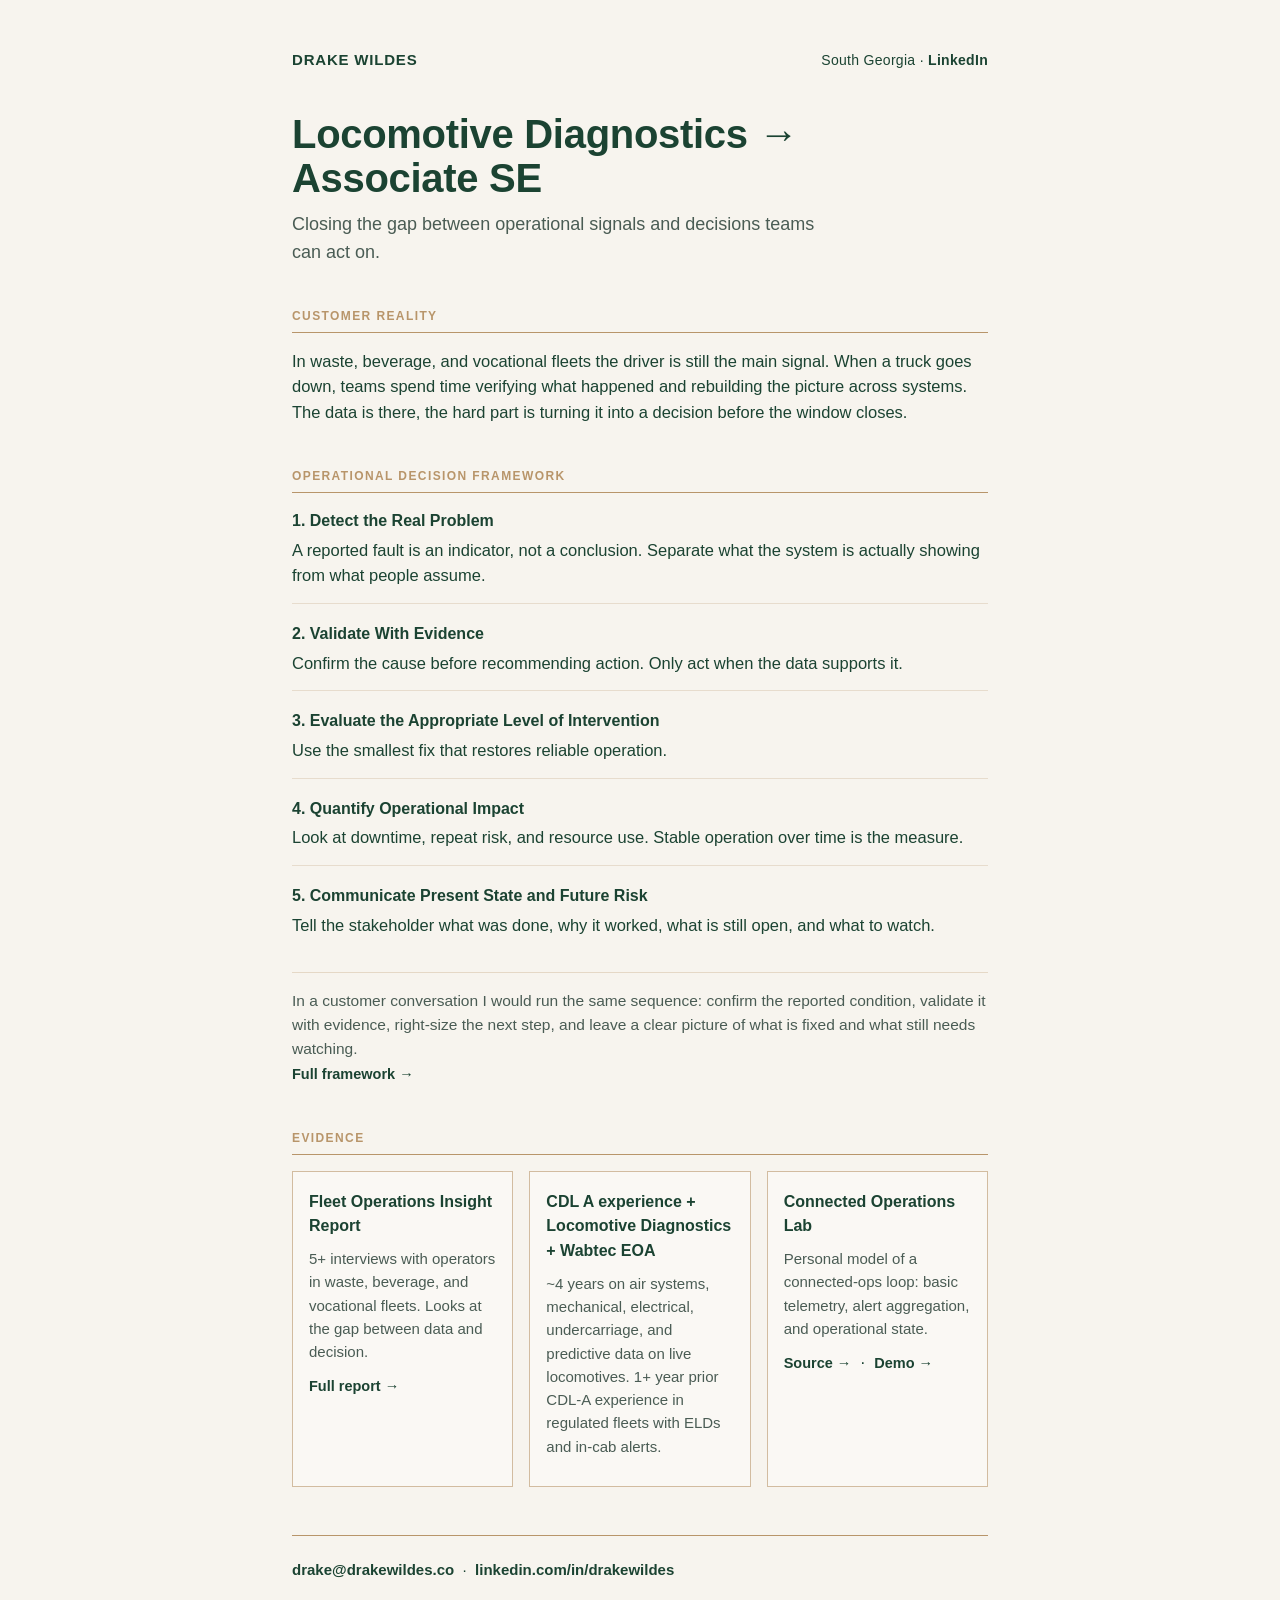
==== index.html @ f4029e39 "Update links to open in new tab and fix card layout Added script to open all links in a new tab and " ====
<!DOCTYPE html>
<html lang="en">
<head>
<meta charset="UTF-8">
<meta name="viewport" content="width=device-width, initial-scale=1">
<title>Drake Wildes – Locomotive Diagnostics → Associate SE</title>
<link rel="stylesheet" href="styles.css">
</head>
<body>
<div class="wrap">
  <header>
    <div class="name">DRAKE WILDES</div>
    <div>South Georgia · <a href="https://linkedin.com/in/drakewildes">LinkedIn</a></div>
  </header>

  <h1>Locomotive Diagnostics → Associate SE</h1>
  <p class="sub">Closing the gap between operational signals and decisions teams can act on.</p>

  <section>
    <h2>Customer Reality</h2>
    <p>In waste, beverage, and vocational fleets the driver is still the main signal. When a truck goes down, teams spend time verifying what happened and rebuilding the picture across systems. The data is there, the hard part is turning it into a decision before the window closes.</p>
  </section>

  <section>
    <h2>Operational Decision Framework</h2>
    <div class="step">
      <strong>1. Detect the Real Problem</strong>
      A reported fault is an indicator, not a conclusion. Separate what the system is actually showing from what people assume.
    </div>
    <div class="step">
      <strong>2. Validate With Evidence</strong>
      Confirm the cause before recommending action. Only act when the data supports it.
    </div>
    <div class="step">
      <strong>3. Evaluate the Appropriate Level of Intervention</strong>
      Use the smallest fix that restores reliable operation.
    </div>
    <div class="step">
      <strong>4. Quantify Operational Impact</strong>
      Look at downtime, repeat risk, and resource use. Stable operation over time is the measure.
    </div>
    <div class="step">
      <strong>5. Communicate Present State and Future Risk</strong>
      Tell the stakeholder what was done, why it worked, what is still open, and what to watch.
    </div>
    <p class="map">In a customer conversation I would run the same sequence: confirm the reported condition, validate it with evidence, right-size the next step, and leave a clear picture of what is fixed and what still needs watching.</p>
    <p><a href="Operational_Decision_Framework_Drake_Wildes.pdf">Full framework →</a></p>
  </section>

  <section>
    <h2>Evidence</h2>
    <div class="cards">
      <div class="card">
        <h3>Fleet Operations Insight Report</h3>
        <p>5+ interviews with operators in waste, beverage, and vocational fleets. Looks at the gap between data and decision.</p>
        <a href="Fleet Operations Insight Report 2026 Updated.pdf">Full report →</a>
      </div>
      <div class="card">
        <h3>CDL A experience + Locomotive Diagnostics + Wabtec EOA</h3>
        <p>~4 years on air systems, mechanical, electrical, undercarriage, and predictive data on live locomotives. 1+ year prior CDL-A experience in regulated fleets with ELDs and in-cab alerts.</p>
      </div>
      <div class="card">
        <h3>Connected Operations Lab</h3>
        <p>Personal model of a connected-ops loop: basic telemetry, alert aggregation, and operational state.</p>
        <a href="https://github.com/sjr9d2cxnp-beep/connected-ops-lab">Source →</a>
        &nbsp;·&nbsp;
        <a href="lab.html">Demo →</a>
      </div>
    </div>
  </section>

  <footer>
    <a href="mailto:drake@drakewildes.co">drake@drakewildes.co</a>
    &nbsp;·&nbsp;
    <a href="https://linkedin.com/in/drakewildes">linkedin.com/in/drakewildes</a>
  </footer>
</div>

<script>
document.querySelectorAll('a').forEach(a => a.target = '_blank');
</script>
</body>
</html>
---- styles.css ----
:root {
  --green: #1B4332;
  --cream: #F7F4EE;
  --gold: #B8956A;
  --text: #1B4332;
  --muted: #4A5C54;
}
* { box-sizing: border-box; margin: 0; padding: 0; }
body {
  font-family: -apple-system, BlinkMacSystemFont, "Segoe UI", Roboto, Helvetica, Arial, sans-serif;
  background: var(--cream);
  color: var(--text);
  line-height: 1.55;
  font-size: 16.5px;
}
.wrap {
  max-width: 760px;
  margin: 0 auto;
  padding: 32px 22px 64px;
}
header {
  display: flex;
  justify-content: space-between;
  align-items: baseline;
  margin-bottom: 40px;
  font-size: 14px;
  letter-spacing: 0.3px;
}
.name {
  font-weight: 700;
  letter-spacing: 0.8px;
  font-size: 15px;
}
header a { color: var(--green); text-decoration: none; font-weight: 600; }
h1 {
  font-size: 32px;
  line-height: 1.12;
  font-weight: 700;
  letter-spacing: -0.3px;
  margin-bottom: 10px;
}
.sub {
  font-size: 18px;
  color: var(--muted);
  margin-bottom: 40px;
  max-width: 540px;
}
section { margin-bottom: 42px; }
h2 {
  font-size: 12px;
  letter-spacing: 1.4px;
  text-transform: uppercase;
  color: var(--gold);
  margin-bottom: 16px;
  padding-bottom: 6px;
  border-bottom: 1px solid var(--gold);
  font-weight: 600;
}
.step {
  margin-bottom: 18px;
  padding-bottom: 14px;
  border-bottom: 1px solid rgba(184, 149, 106, 0.25);
}
.step:last-of-type { border-bottom: none; }
.step strong {
  display: block;
  margin-bottom: 4px;
  font-size: 16px;
}
.map {
  margin-top: 20px;
  padding-top: 16px;
  border-top: 1px solid rgba(184, 149, 106, 0.3);
  color: var(--muted);
  font-size: 15.5px;
}
.cards { display: grid; gap: 16px; }
.card {
  border: 1px solid rgba(184, 149, 106, 0.6);
  padding: 18px 16px;
  background: rgba(255,255,255,0.35);
}
.card h3 {
  font-size: 16px;
  margin-bottom: 8px;
  font-weight: 650;
}
.card p { font-size: 15px; color: var(--muted); margin-bottom: 10px; }
.card a {
  color: var(--green);
  font-weight: 600;
  font-size: 14.5px;
  text-decoration: none;
}
.card a:hover { text-decoration: underline; }
.cdl {
  margin-top: 28px;
  font-size: 15px;
  color: var(--muted);
}
footer {
  margin-top: 48px;
  padding-top: 22px;
  border-top: 1px solid var(--gold);
  font-size: 15px;
}
footer a {
  color: var(--green);
  text-decoration: none;
  font-weight: 600;
}
@media (min-width: 700px) {
  h1 { font-size: 40px; }
  .cards { grid-template-columns: 1fr 1fr 1fr; }
  .wrap { padding: 48px 32px 80px; }
}
.map + p a {
  color: var(--green);
  font-weight: 600;
  font-size: 14.5px;
  text-decoration: none;
}
.map + p a:hover {
  text-decoration: underline;
}
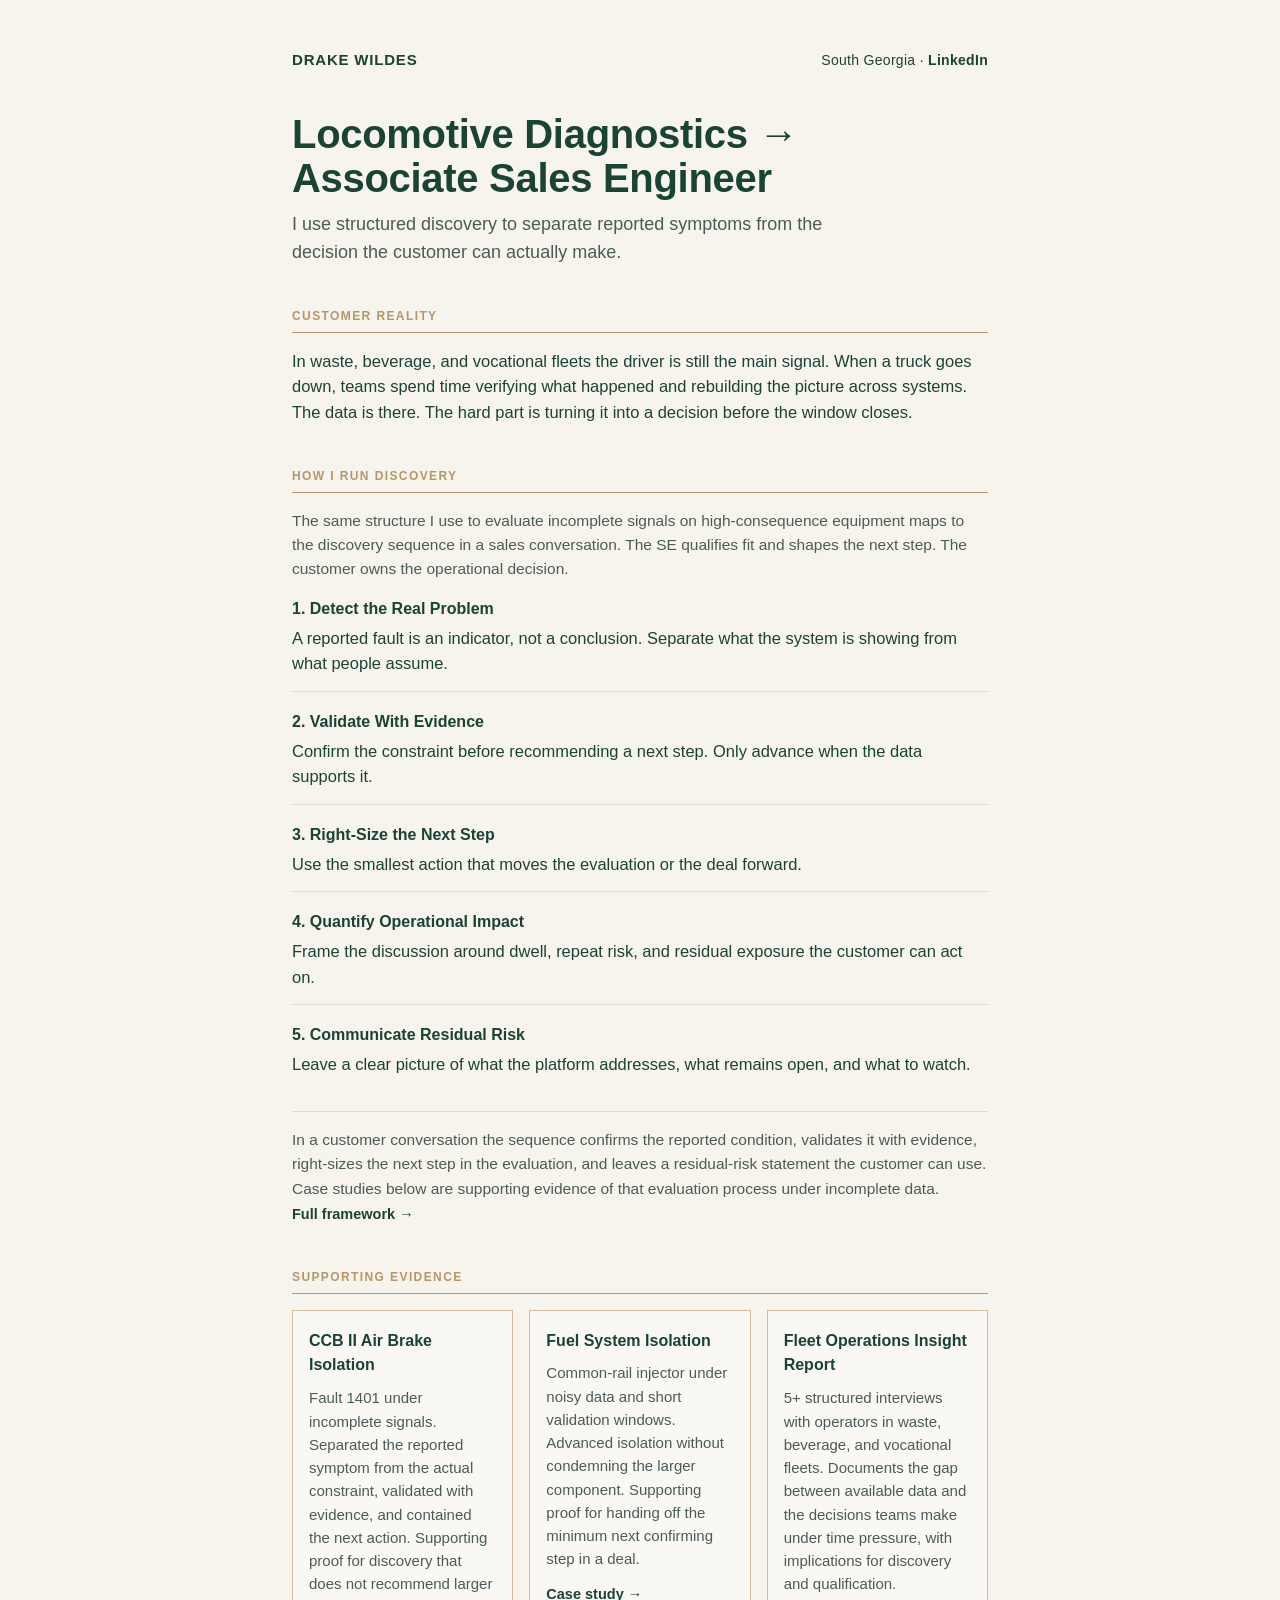
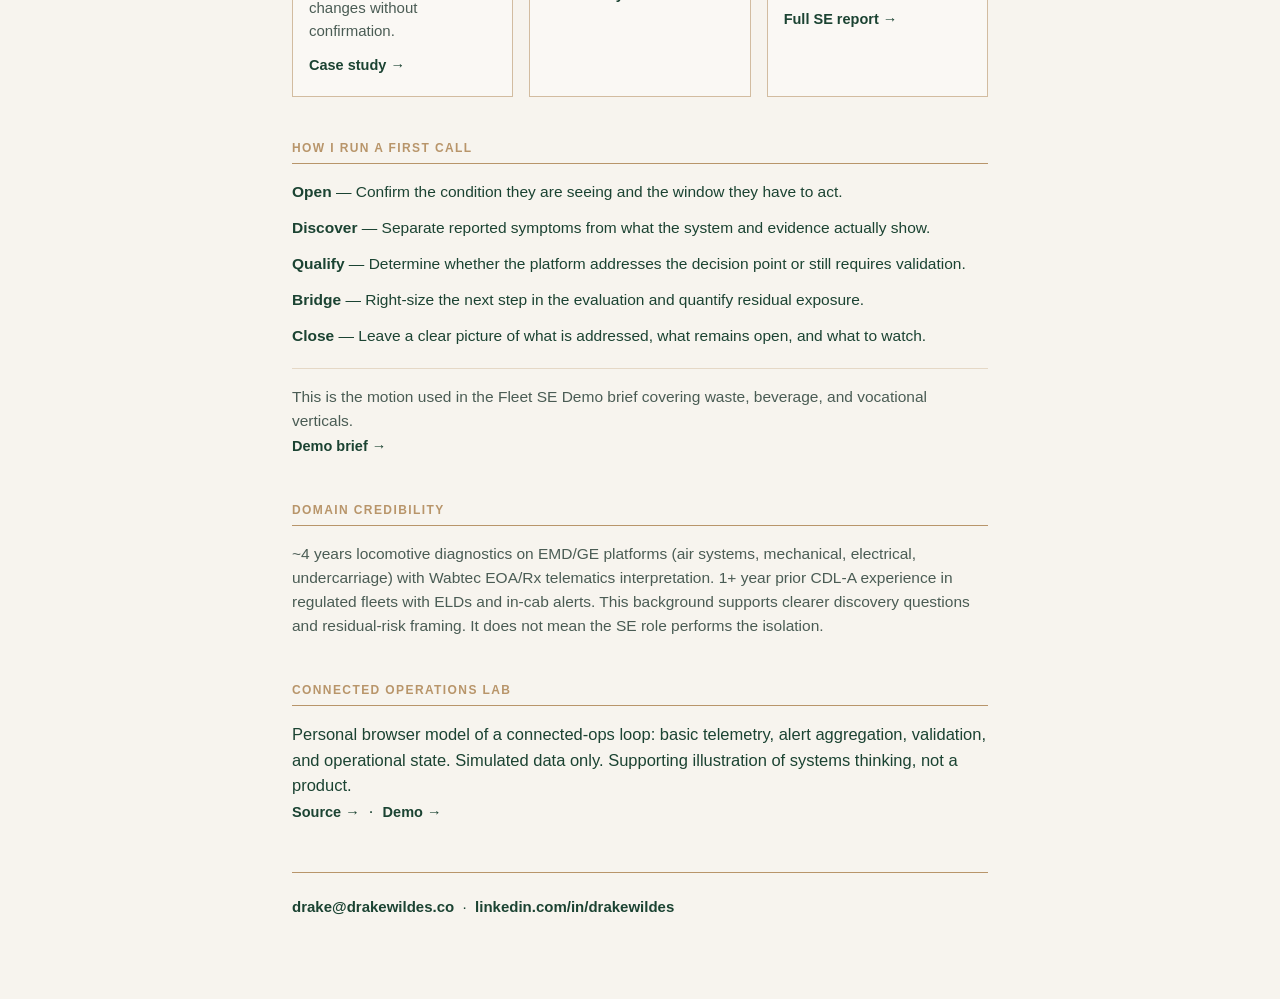
==== commit 3bd3fc4b: "Add files via upload" ====
--- a/index.html
+++ b/index.html
@@ -13,60 +13,84 @@
     <div>South Georgia · <a href="https://linkedin.com/in/drakewildes">LinkedIn</a></div>
   </header>
 
-  <h1>Locomotive Diagnostics → Associate SE</h1>
-  <p class="sub">Closing the gap between operational signals and decisions teams can act on.</p>
+  <h1>Locomotive Diagnostics → Associate Sales Engineer</h1>
+  <p class="sub">I use structured discovery to separate reported symptoms from the decision the customer can actually make.</p>
 
   <section>
     <h2>Customer Reality</h2>
-    <p>In waste, beverage, and vocational fleets the driver is still the main signal. When a truck goes down, teams spend time verifying what happened and rebuilding the picture across systems. The data is there, the hard part is turning it into a decision before the window closes.</p>
+    <p>In waste, beverage, and vocational fleets the driver is still the main signal. When a truck goes down, teams spend time verifying what happened and rebuilding the picture across systems. The data is there. The hard part is turning it into a decision before the window closes.</p>
   </section>
 
   <section>
-    <h2>Operational Decision Framework</h2>
+    <h2>How I Run Discovery</h2>
+    <p class="intro">The same structure I use to evaluate incomplete signals on high-consequence equipment maps to the discovery sequence in a sales conversation. The SE qualifies fit and shapes the next step. The customer owns the operational decision.</p>
     <div class="step">
       <strong>1. Detect the Real Problem</strong>
-      A reported fault is an indicator, not a conclusion. Separate what the system is actually showing from what people assume.
+      A reported fault is an indicator, not a conclusion. Separate what the system is showing from what people assume.
     </div>
     <div class="step">
       <strong>2. Validate With Evidence</strong>
-      Confirm the cause before recommending action. Only act when the data supports it.
+      Confirm the constraint before recommending a next step. Only advance when the data supports it.
     </div>
     <div class="step">
-      <strong>3. Evaluate the Appropriate Level of Intervention</strong>
-      Use the smallest fix that restores reliable operation.
+      <strong>3. Right-Size the Next Step</strong>
+      Use the smallest action that moves the evaluation or the deal forward.
     </div>
     <div class="step">
       <strong>4. Quantify Operational Impact</strong>
-      Look at downtime, repeat risk, and resource use. Stable operation over time is the measure.
+      Frame the discussion around dwell, repeat risk, and residual exposure the customer can act on.
     </div>
     <div class="step">
-      <strong>5. Communicate Present State and Future Risk</strong>
-      Tell the stakeholder what was done, why it worked, what is still open, and what to watch.
+      <strong>5. Communicate Residual Risk</strong>
+      Leave a clear picture of what the platform addresses, what remains open, and what to watch.
     </div>
-    <p class="map">In a customer conversation I would run the same sequence: confirm the reported condition, validate it with evidence, right-size the next step, and leave a clear picture of what is fixed and what still needs watching.</p>
+    <p class="map">In a customer conversation the sequence confirms the reported condition, validates it with evidence, right-sizes the next step in the evaluation, and leaves a residual-risk statement the customer can use. Case studies below are supporting evidence of that evaluation process under incomplete data.</p>
     <p><a href="Operational_Decision_Framework_Drake_Wildes.pdf">Full framework →</a></p>
   </section>
 
   <section>
-    <h2>Evidence</h2>
+    <h2>Supporting Evidence</h2>
     <div class="cards">
       <div class="card">
-        <h3>Fleet Operations Insight Report</h3>
-        <p>5+ interviews with operators in waste, beverage, and vocational fleets. Looks at the gap between data and decision.</p>
-        <a href="Fleet Operations Insight Report 2026 Updated.pdf">Full report →</a>
+        <h3>CCB II Air Brake Isolation</h3>
+        <p>Fault 1401 under incomplete signals. Separated the reported symptom from the actual constraint, validated with evidence, and contained the next action. Supporting proof for discovery that does not recommend larger changes without confirmation.</p>
+        <a href="SE_Case_Study_Air_Brake_Isolation.pdf">Case study →</a>
       </div>
       <div class="card">
-        <h3>CDL A experience + Locomotive Diagnostics + Wabtec EOA</h3>
-        <p>~4 years on air systems, mechanical, electrical, undercarriage, and predictive data on live locomotives. 1+ year prior CDL-A experience in regulated fleets with ELDs and in-cab alerts.</p>
+        <h3>Fuel System Isolation</h3>
+        <p>Common-rail injector under noisy data and short validation windows. Advanced isolation without condemning the larger component. Supporting proof for handing off the minimum next confirming step in a deal.</p>
+        <a href="SE_Case_Study_Fuel_System_Isolation.pdf">Case study →</a>
       </div>
       <div class="card">
-        <h3>Connected Operations Lab</h3>
-        <p>Personal model of a connected-ops loop: basic telemetry, alert aggregation, and operational state.</p>
-        <a href="https://github.com/sjr9d2cxnp-beep/connected-ops-lab">Source →</a>
-        &nbsp;·&nbsp;
-        <a href="lab.html">Demo →</a>
+        <h3>Fleet Operations Insight Report</h3>
+        <p>5+ structured interviews with operators in waste, beverage, and vocational fleets. Documents the gap between available data and the decisions teams make under time pressure, with implications for discovery and qualification.</p>
+        <a href="Fleet_Operations_Insight_Report_Full_SE.pdf">Full SE report →</a>
       </div>
     </div>
+  </section>
+
+  <section>
+    <h2>How I Run a First Call</h2>
+    <div class="steps-compact">
+      <div><strong>Open</strong> — Confirm the condition they are seeing and the window they have to act.</div>
+      <div><strong>Discover</strong> — Separate reported symptoms from what the system and evidence actually show.</div>
+      <div><strong>Qualify</strong> — Determine whether the platform addresses the decision point or still requires validation.</div>
+      <div><strong>Bridge</strong> — Right-size the next step in the evaluation and quantify residual exposure.</div>
+      <div><strong>Close</strong> — Leave a clear picture of what is addressed, what remains open, and what to watch.</div>
+    </div>
+    <p class="map">This is the motion used in the Fleet SE Demo brief covering waste, beverage, and vocational verticals.</p>
+    <p><a href="Drake Wildes Fleet SE Demo.pdf">Demo brief →</a></p>
+  </section>
+
+  <section>
+    <h2>Domain Credibility</h2>
+    <p class="cdl">~4 years locomotive diagnostics on EMD/GE platforms (air systems, mechanical, electrical, undercarriage) with Wabtec EOA/Rx telematics interpretation. 1+ year prior CDL-A experience in regulated fleets with ELDs and in-cab alerts. This background supports clearer discovery questions and residual-risk framing. It does not mean the SE role performs the isolation.</p>
+  </section>
+
+  <section>
+    <h2>Connected Operations Lab</h2>
+    <p>Personal browser model of a connected-ops loop: basic telemetry, alert aggregation, validation, and operational state. Simulated data only. Supporting illustration of systems thinking, not a product.</p>
+    <p><a href="https://github.com/sjr9d2cxnp-beep/connected-ops-lab">Source →</a> &nbsp;·&nbsp; <a href="lab.html">Demo →</a></p>
   </section>
 
   <footer>
--- a/styles.css
+++ b/styles.css
@@ -44,7 +44,7 @@
   font-size: 18px;
   color: var(--muted);
   margin-bottom: 40px;
-  max-width: 540px;
+  max-width: 560px;
 }
 section { margin-bottom: 42px; }
 h2 {
@@ -56,6 +56,11 @@
   padding-bottom: 6px;
   border-bottom: 1px solid var(--gold);
   font-weight: 600;
+}
+.intro {
+  margin-bottom: 16px;
+  color: var(--muted);
+  font-size: 15.5px;
 }
 .step {
   margin-bottom: 18px;
@@ -94,9 +99,17 @@
   text-decoration: none;
 }
 .card a:hover { text-decoration: underline; }
+.steps-compact {
+  display: grid;
+  gap: 12px;
+  font-size: 15.5px;
+}
+.steps-compact strong {
+  color: var(--green);
+}
 .cdl {
-  margin-top: 28px;
-  font-size: 15px;
+  margin-top: 8px;
+  font-size: 15.5px;
   color: var(--muted);
 }
 footer {
@@ -115,13 +128,12 @@
   .cards { grid-template-columns: 1fr 1fr 1fr; }
   .wrap { padding: 48px 32px 80px; }
 }
-.map + p a {
+.map + p a, section p a {
   color: var(--green);
   font-weight: 600;
   font-size: 14.5px;
   text-decoration: none;
 }
-.map + p a:hover {
+.map + p a:hover, section p a:hover {
   text-decoration: underline;
 }
-
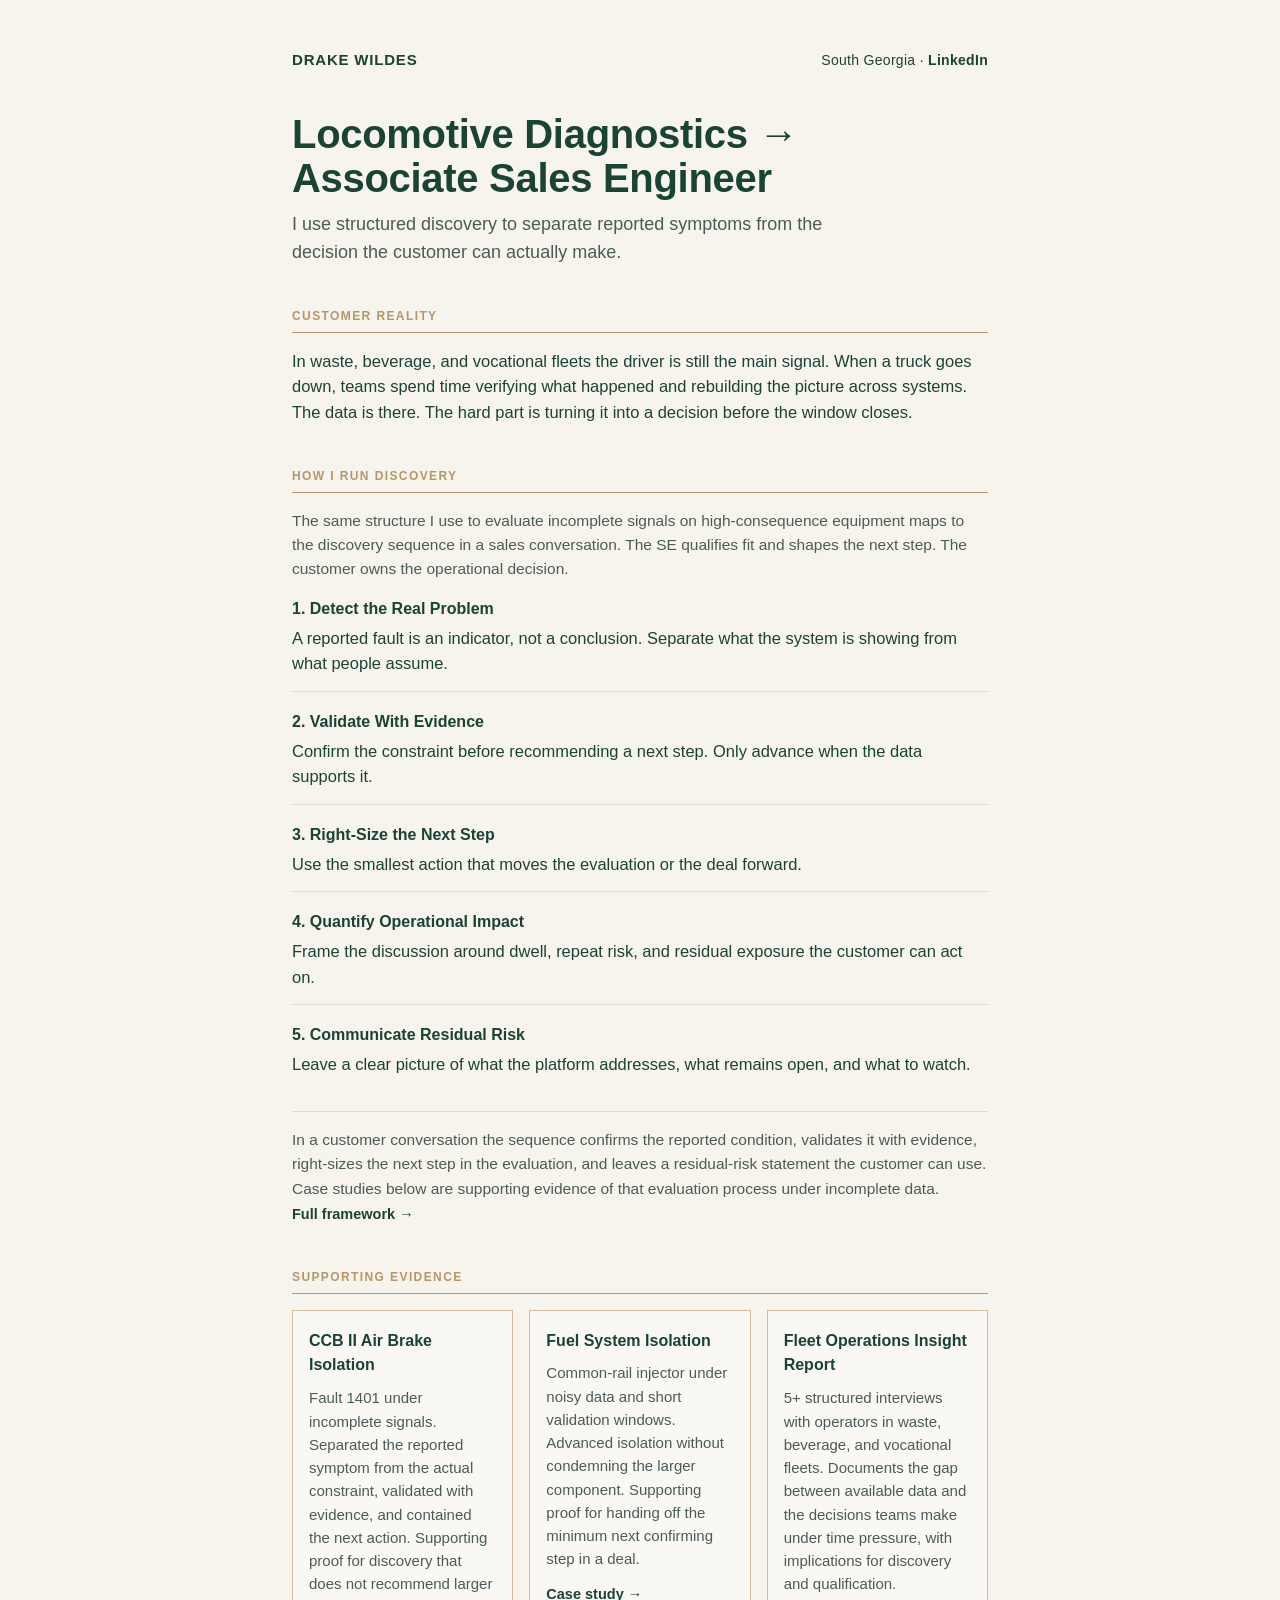
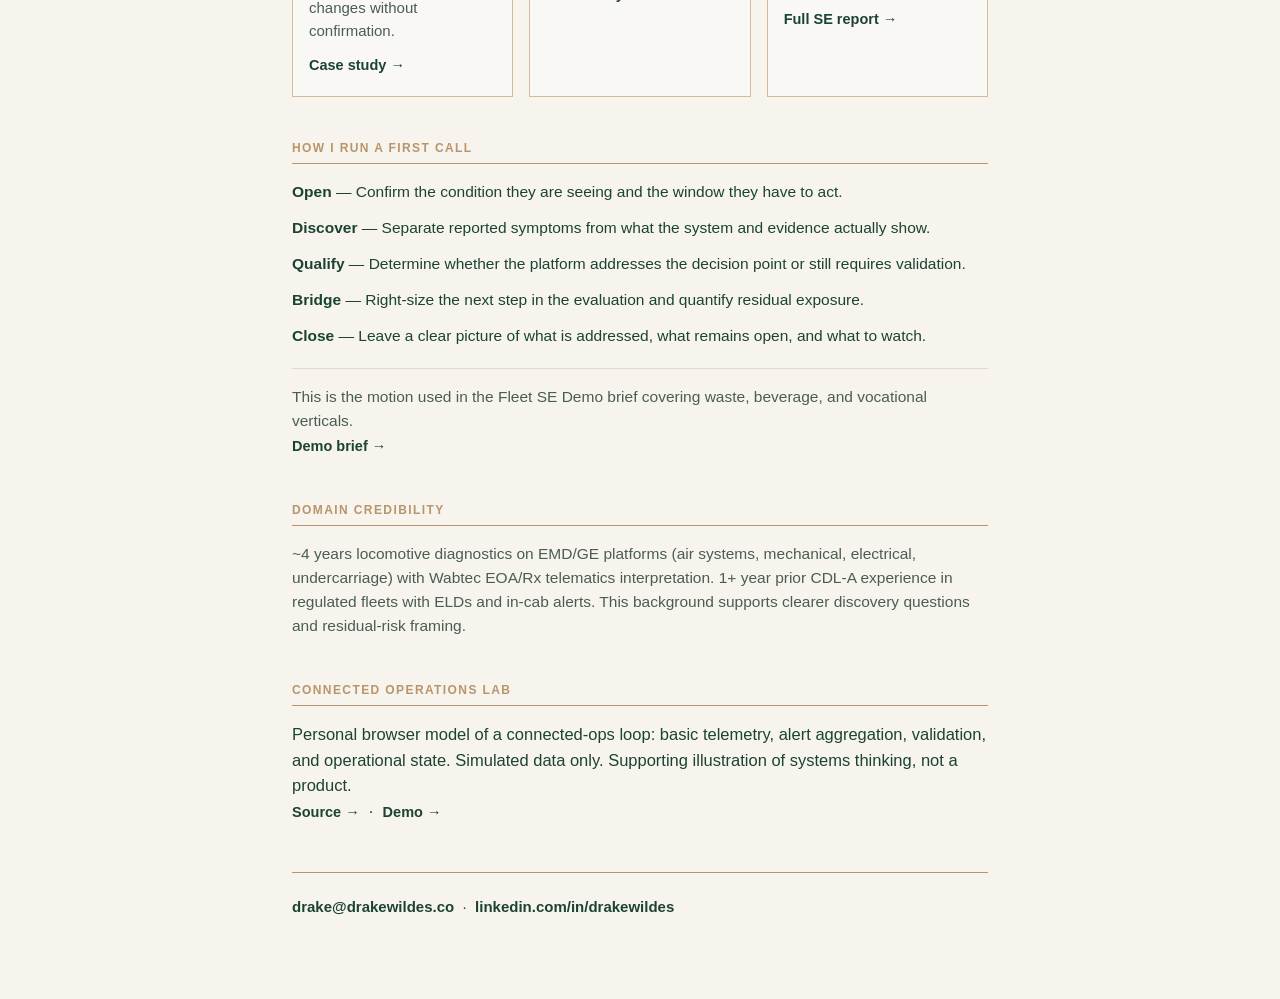
==== commit 84735640: "Edit domain credibility paragraph for clarity Removed redundant phrase from the domain credibility p" ====
--- a/index.html
+++ b/index.html
@@ -84,7 +84,7 @@
 
   <section>
     <h2>Domain Credibility</h2>
-    <p class="cdl">~4 years locomotive diagnostics on EMD/GE platforms (air systems, mechanical, electrical, undercarriage) with Wabtec EOA/Rx telematics interpretation. 1+ year prior CDL-A experience in regulated fleets with ELDs and in-cab alerts. This background supports clearer discovery questions and residual-risk framing. It does not mean the SE role performs the isolation.</p>
+    <p class="cdl">~4 years locomotive diagnostics on EMD/GE platforms (air systems, mechanical, electrical, undercarriage) with Wabtec EOA/Rx telematics interpretation. 1+ year prior CDL-A experience in regulated fleets with ELDs and in-cab alerts. This background supports clearer discovery questions and residual-risk framing.</p>
   </section>
 
   <section>
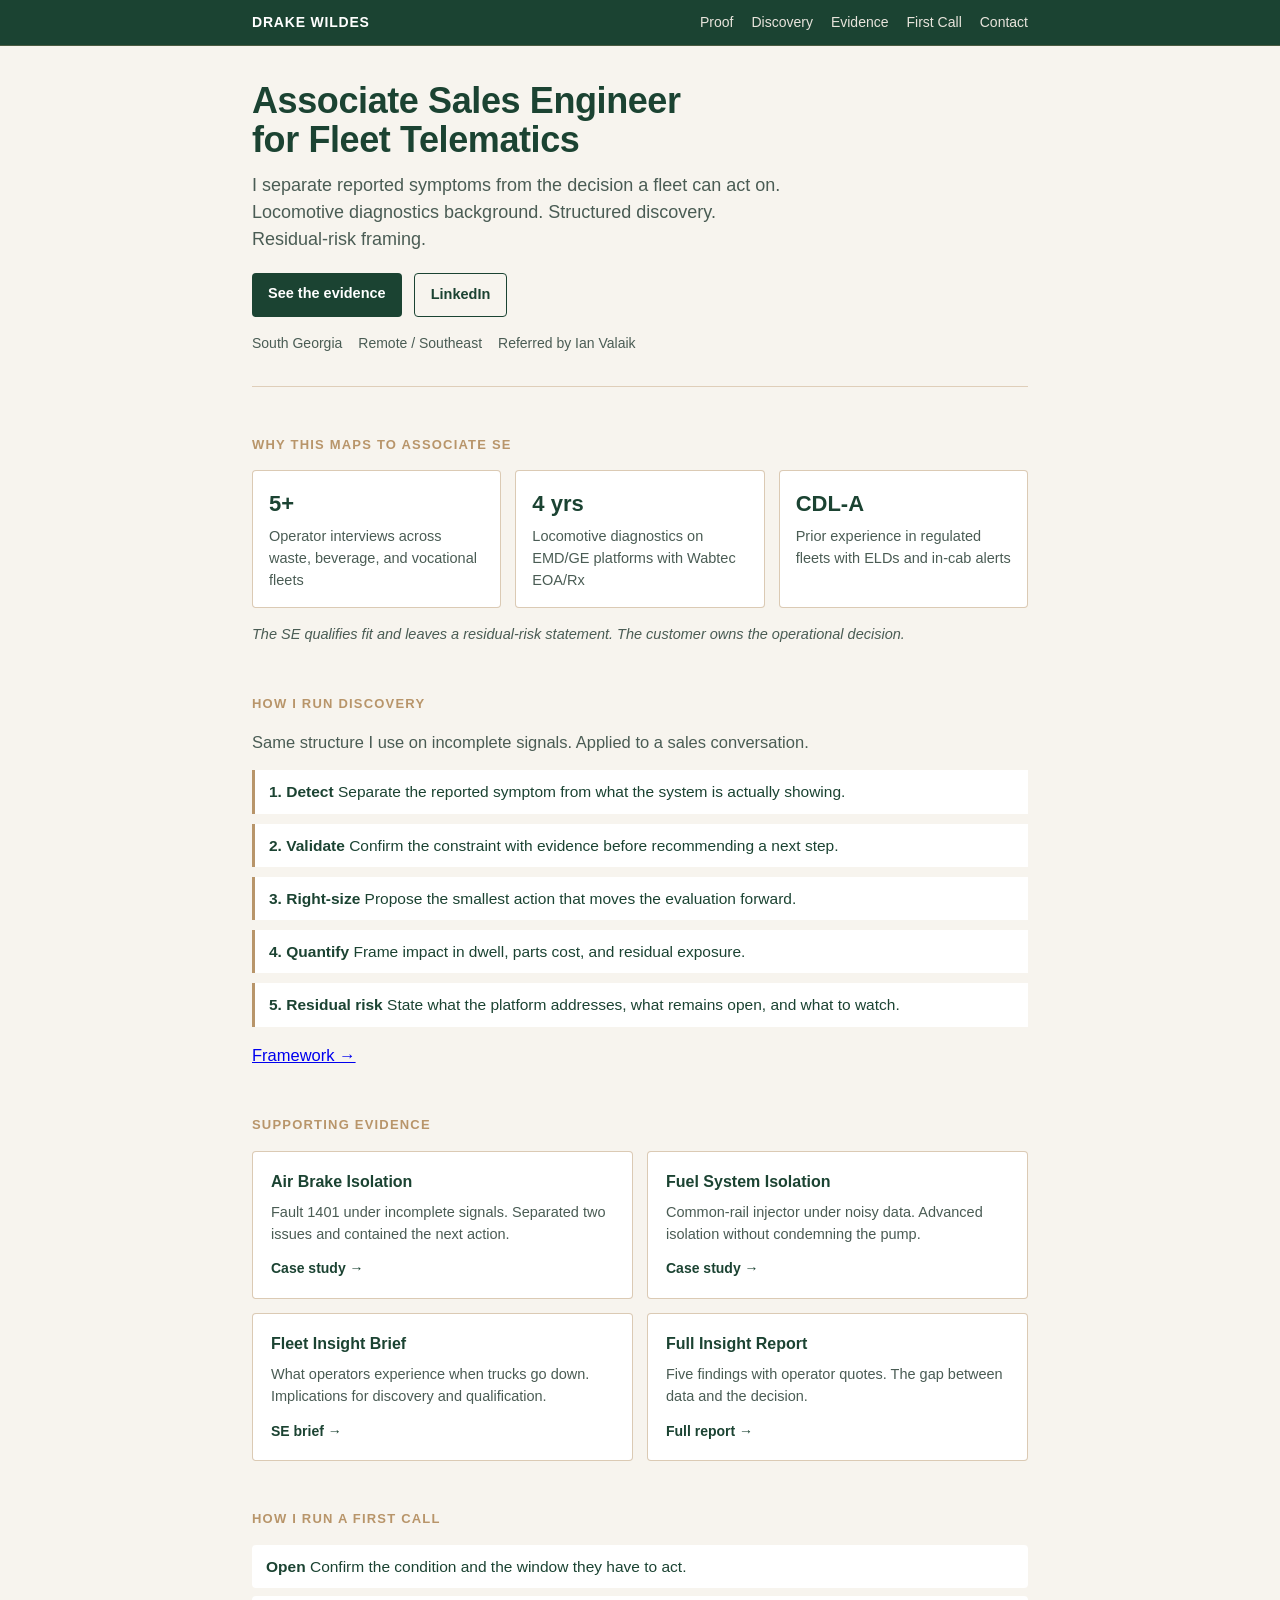
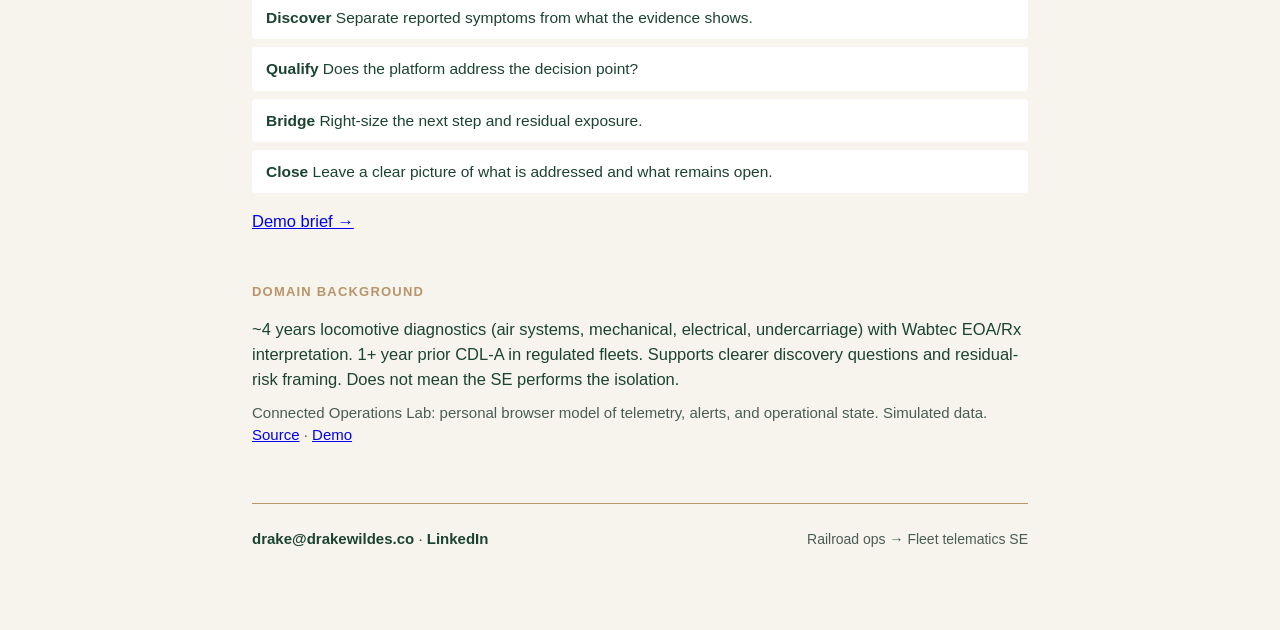
==== commit 7c8ec0ff: "Rebuild site as scannable Associate SE portfolio with sticky nav and tone framework" ====
--- a/index.html
+++ b/index.html
@@ -3,105 +3,124 @@
 <head>
 <meta charset="UTF-8">
 <meta name="viewport" content="width=device-width, initial-scale=1">
-<title>Drake Wildes – Locomotive Diagnostics → Associate SE</title>
+<title>Drake Wildes — Associate Sales Engineer</title>
 <link rel="stylesheet" href="styles.css">
 </head>
 <body>
-<div class="wrap">
-  <header>
-    <div class="name">DRAKE WILDES</div>
-    <div>South Georgia · <a href="https://linkedin.com/in/drakewildes">LinkedIn</a></div>
+<nav>
+  <div class="nav-inner">
+    <a href="#top" class="logo">DRAKE WILDES</a>
+    <div class="nav-links">
+      <a href="#proof">Proof</a>
+      <a href="#discovery">Discovery</a>
+      <a href="#evidence">Evidence</a>
+      <a href="#first-call">First Call</a>
+      <a href="#contact">Contact</a>
+    </div>
+  </div>
+</nav>
+
+<div class="wrap" id="top">
+  <header class="hero">
+    <div class="hero-text">
+      <h1>Associate Sales Engineer<br>for Fleet Telematics</h1>
+      <p class="lead">I separate reported symptoms from the decision a fleet can act on. Locomotive diagnostics background. Structured discovery. Residual-risk framing.</p>
+      <div class="hero-actions">
+        <a href="#evidence" class="btn">See the evidence</a>
+        <a href="https://linkedin.com/in/drakewildes" class="btn secondary" target="_blank">LinkedIn</a>
+      </div>
+    </div>
+    <div class="hero-meta">
+      <div>South Georgia</div>
+      <div>Remote / Southeast</div>
+      <div>Referred by Ian Valaik</div>
+    </div>
   </header>
 
-  <h1>Locomotive Diagnostics → Associate Sales Engineer</h1>
-  <p class="sub">I use structured discovery to separate reported symptoms from the decision the customer can actually make.</p>
-
-  <section>
-    <h2>Customer Reality</h2>
-    <p>In waste, beverage, and vocational fleets the driver is still the main signal. When a truck goes down, teams spend time verifying what happened and rebuilding the picture across systems. The data is there. The hard part is turning it into a decision before the window closes.</p>
+  <section id="proof">
+    <h2>Why this maps to Associate SE</h2>
+    <div class="proof-grid">
+      <div class="proof">
+        <div class="num">5+</div>
+        <div>Operator interviews across waste, beverage, and vocational fleets</div>
+      </div>
+      <div class="proof">
+        <div class="num">4 yrs</div>
+        <div>Locomotive diagnostics on EMD/GE platforms with Wabtec EOA/Rx</div>
+      </div>
+      <div class="proof">
+        <div class="num">CDL-A</div>
+        <div>Prior experience in regulated fleets with ELDs and in-cab alerts</div>
+      </div>
+    </div>
+    <p class="note">The SE qualifies fit and leaves a residual-risk statement. The customer owns the operational decision.</p>
   </section>
 
-  <section>
-    <h2>How I Run Discovery</h2>
-    <p class="intro">The same structure I use to evaluate incomplete signals on high-consequence equipment maps to the discovery sequence in a sales conversation. The SE qualifies fit and shapes the next step. The customer owns the operational decision.</p>
-    <div class="step">
-      <strong>1. Detect the Real Problem</strong>
-      A reported fault is an indicator, not a conclusion. Separate what the system is showing from what people assume.
+  <section id="discovery">
+    <h2>How I run discovery</h2>
+    <p class="intro">Same structure I use on incomplete signals. Applied to a sales conversation.</p>
+    <div class="steps">
+      <div class="step"><strong>1. Detect</strong> Separate the reported symptom from what the system is actually showing.</div>
+      <div class="step"><strong>2. Validate</strong> Confirm the constraint with evidence before recommending a next step.</div>
+      <div class="step"><strong>3. Right-size</strong> Propose the smallest action that moves the evaluation forward.</div>
+      <div class="step"><strong>4. Quantify</strong> Frame impact in dwell, parts cost, and residual exposure.</div>
+      <div class="step"><strong>5. Residual risk</strong> State what the platform addresses, what remains open, and what to watch.</div>
     </div>
-    <div class="step">
-      <strong>2. Validate With Evidence</strong>
-      Confirm the constraint before recommending a next step. Only advance when the data supports it.
-    </div>
-    <div class="step">
-      <strong>3. Right-Size the Next Step</strong>
-      Use the smallest action that moves the evaluation or the deal forward.
-    </div>
-    <div class="step">
-      <strong>4. Quantify Operational Impact</strong>
-      Frame the discussion around dwell, repeat risk, and residual exposure the customer can act on.
-    </div>
-    <div class="step">
-      <strong>5. Communicate Residual Risk</strong>
-      Leave a clear picture of what the platform addresses, what remains open, and what to watch.
-    </div>
-    <p class="map">In a customer conversation the sequence confirms the reported condition, validates it with evidence, right-sizes the next step in the evaluation, and leaves a residual-risk statement the customer can use. Case studies below are supporting evidence of that evaluation process under incomplete data.</p>
-    <p><a href="Operational_Decision_Framework_Drake_Wildes.pdf">Full framework →</a></p>
+    <p><a href="Operational_Decision_Framework_Drake_Wildes.pdf">Framework →</a></p>
   </section>
 
-  <section>
-    <h2>Supporting Evidence</h2>
+  <section id="evidence">
+    <h2>Supporting evidence</h2>
     <div class="cards">
-      <div class="card">
-        <h3>CCB II Air Brake Isolation</h3>
-        <p>Fault 1401 under incomplete signals. Separated the reported symptom from the actual constraint, validated with evidence, and contained the next action. Supporting proof for discovery that does not recommend larger changes without confirmation.</p>
-        <a href="SE_Case_Study_Air_Brake_Isolation.pdf">Case study →</a>
-      </div>
-      <div class="card">
+      <a class="card" href="SE_Case_Study_Air_Brake_Isolation.pdf">
+        <h3>Air Brake Isolation</h3>
+        <p>Fault 1401 under incomplete signals. Separated two issues and contained the next action.</p>
+        <span>Case study →</span>
+      </a>
+      <a class="card" href="SE_Case_Study_Fuel_System_Isolation.pdf">
         <h3>Fuel System Isolation</h3>
-        <p>Common-rail injector under noisy data and short validation windows. Advanced isolation without condemning the larger component. Supporting proof for handing off the minimum next confirming step in a deal.</p>
-        <a href="SE_Case_Study_Fuel_System_Isolation.pdf">Case study →</a>
-      </div>
-      <div class="card">
-        <h3>Fleet Operations Insight Report</h3>
-        <p>5+ structured interviews with operators in waste, beverage, and vocational fleets. Documents the gap between available data and the decisions teams make under time pressure, with implications for discovery and qualification.</p>
-        <a href="Fleet_Operations_Insight_Report_Full_SE.pdf">Full SE report →</a>
-      </div>
+        <p>Common-rail injector under noisy data. Advanced isolation without condemning the pump.</p>
+        <span>Case study →</span>
+      </a>
+      <a class="card" href="Fleet_Operations_Insight_Report_SE.pdf">
+        <h3>Fleet Insight Brief</h3>
+        <p>What operators experience when trucks go down. Implications for discovery and qualification.</p>
+        <span>SE brief →</span>
+      </a>
+      <a class="card" href="Fleet_Operations_Insight_Report_Full_SE.pdf">
+        <h3>Full Insight Report</h3>
+        <p>Five findings with operator quotes. The gap between data and the decision.</p>
+        <span>Full report →</span>
+      </a>
     </div>
   </section>
 
-  <section>
-    <h2>How I Run a First Call</h2>
-    <div class="steps-compact">
-      <div><strong>Open</strong> — Confirm the condition they are seeing and the window they have to act.</div>
-      <div><strong>Discover</strong> — Separate reported symptoms from what the system and evidence actually show.</div>
-      <div><strong>Qualify</strong> — Determine whether the platform addresses the decision point or still requires validation.</div>
-      <div><strong>Bridge</strong> — Right-size the next step in the evaluation and quantify residual exposure.</div>
-      <div><strong>Close</strong> — Leave a clear picture of what is addressed, what remains open, and what to watch.</div>
+  <section id="first-call">
+    <h2>How I run a first call</h2>
+    <div class="call">
+      <div><strong>Open</strong> Confirm the condition and the window they have to act.</div>
+      <div><strong>Discover</strong> Separate reported symptoms from what the evidence shows.</div>
+      <div><strong>Qualify</strong> Does the platform address the decision point?</div>
+      <div><strong>Bridge</strong> Right-size the next step and residual exposure.</div>
+      <div><strong>Close</strong> Leave a clear picture of what is addressed and what remains open.</div>
     </div>
-    <p class="map">This is the motion used in the Fleet SE Demo brief covering waste, beverage, and vocational verticals.</p>
     <p><a href="Drake Wildes Fleet SE Demo.pdf">Demo brief →</a></p>
   </section>
 
   <section>
-    <h2>Domain Credibility</h2>
-    <p class="cdl">~4 years locomotive diagnostics on EMD/GE platforms (air systems, mechanical, electrical, undercarriage) with Wabtec EOA/Rx telematics interpretation. 1+ year prior CDL-A experience in regulated fleets with ELDs and in-cab alerts. This background supports clearer discovery questions and residual-risk framing.</p>
+    <h2>Domain background</h2>
+    <p>~4 years locomotive diagnostics (air systems, mechanical, electrical, undercarriage) with Wabtec EOA/Rx interpretation. 1+ year prior CDL-A in regulated fleets. Supports clearer discovery questions and residual-risk framing. Does not mean the SE performs the isolation.</p>
+    <p class="lab">Connected Operations Lab: personal browser model of telemetry, alerts, and operational state. Simulated data. <a href="https://github.com/sjr9d2cxnp-beep/connected-ops-lab" target="_blank">Source</a> · <a href="lab.html">Demo</a></p>
   </section>
 
-  <section>
-    <h2>Connected Operations Lab</h2>
-    <p>Personal browser model of a connected-ops loop: basic telemetry, alert aggregation, validation, and operational state. Simulated data only. Supporting illustration of systems thinking, not a product.</p>
-    <p><a href="https://github.com/sjr9d2cxnp-beep/connected-ops-lab">Source →</a> &nbsp;·&nbsp; <a href="lab.html">Demo →</a></p>
-  </section>
-
-  <footer>
-    <a href="mailto:drake@drakewildes.co">drake@drakewildes.co</a>
-    &nbsp;·&nbsp;
-    <a href="https://linkedin.com/in/drakewildes">linkedin.com/in/drakewildes</a>
+  <footer id="contact">
+    <div>
+      <a href="mailto:drake@drakewildes.co">drake@drakewildes.co</a>
+      <span>·</span>
+      <a href="https://linkedin.com/in/drakewildes" target="_blank">LinkedIn</a>
+    </div>
+    <div class="footer-note">Railroad ops → Fleet telematics SE</div>
   </footer>
 </div>
-
-<script>
-document.querySelectorAll('a').forEach(a => a.target = '_blank');
-</script>
 </body>
-</html>
+</html>
--- a/styles.css
+++ b/styles.css
@@ -1,4 +1,3 @@
-
 :root {
   --green: #1B4332;
   --cream: #F7F4EE;
@@ -7,133 +6,175 @@
   --muted: #4A5C54;
 }
 * { box-sizing: border-box; margin: 0; padding: 0; }
+html { scroll-behavior: smooth; }
 body {
   font-family: -apple-system, BlinkMacSystemFont, "Segoe UI", Roboto, Helvetica, Arial, sans-serif;
   background: var(--cream);
   color: var(--text);
-  line-height: 1.55;
+  line-height: 1.5;
   font-size: 16.5px;
 }
+nav {
+  position: sticky;
+  top: 0;
+  background: var(--green);
+  z-index: 10;
+  border-bottom: 1px solid rgba(184,149,106,0.3);
+}
+.nav-inner {
+  max-width: 820px;
+  margin: 0 auto;
+  padding: 12px 22px;
+  display: flex;
+  justify-content: space-between;
+  align-items: center;
+}
+.logo {
+  color: white;
+  font-weight: 700;
+  letter-spacing: 0.8px;
+  font-size: 14px;
+  text-decoration: none;
+}
+.nav-links { display: flex; gap: 18px; }
+.nav-links a {
+  color: #E8E4DC;
+  text-decoration: none;
+  font-size: 14px;
+  font-weight: 500;
+}
+.nav-links a:hover { color: var(--gold); }
 .wrap {
-  max-width: 760px;
+  max-width: 820px;
   margin: 0 auto;
-  padding: 32px 22px 64px;
+  padding: 36px 22px 80px;
 }
-header {
+.hero {
+  margin-bottom: 48px;
+  padding-bottom: 32px;
+  border-bottom: 1px solid rgba(184,149,106,0.4);
+}
+h1 {
+  font-size: 36px;
+  line-height: 1.08;
+  font-weight: 700;
+  letter-spacing: -0.4px;
+  margin-bottom: 12px;
+}
+.lead {
+  font-size: 18px;
+  color: var(--muted);
+  max-width: 540px;
+  margin-bottom: 20px;
+}
+.hero-actions { display: flex; gap: 12px; margin-bottom: 16px; }
+.btn {
+  display: inline-block;
+  background: var(--green);
+  color: white;
+  padding: 10px 16px;
+  text-decoration: none;
+  font-weight: 600;
+  font-size: 14.5px;
+  border-radius: 4px;
+}
+.btn.secondary {
+  background: transparent;
+  color: var(--green);
+  border: 1px solid var(--green);
+}
+.hero-meta {
+  display: flex;
+  gap: 16px;
+  font-size: 14px;
+  color: var(--muted);
+  margin-top: 8px;
+}
+section { margin-bottom: 48px; }
+h2 {
+  font-size: 13px;
+  letter-spacing: 1.2px;
+  text-transform: uppercase;
+  color: var(--gold);
+  margin-bottom: 16px;
+  font-weight: 600;
+}
+.intro { color: var(--muted); margin-bottom: 16px; }
+.proof-grid {
+  display: grid;
+  grid-template-columns: repeat(3, 1fr);
+  gap: 14px;
+  margin-bottom: 16px;
+}
+.proof {
+  background: white;
+  border: 1px solid rgba(184,149,106,0.5);
+  padding: 16px;
+  border-radius: 4px;
+}
+.proof .num {
+  font-size: 22px;
+  font-weight: 700;
+  color: var(--green);
+  margin-bottom: 6px;
+}
+.proof div:last-child { font-size: 14.5px; color: var(--muted); }
+.note {
+  font-size: 14.5px;
+  color: var(--muted);
+  font-style: italic;
+}
+.steps { display: grid; gap: 10px; margin-bottom: 16px; }
+.step {
+  background: white;
+  border-left: 3px solid var(--gold);
+  padding: 10px 14px;
+  font-size: 15.5px;
+}
+.step strong { color: var(--green); }
+.cards {
+  display: grid;
+  grid-template-columns: 1fr 1fr;
+  gap: 14px;
+}
+.card {
+  display: block;
+  background: white;
+  border: 1px solid rgba(184,149,106,0.5);
+  padding: 18px;
+  text-decoration: none;
+  color: inherit;
+  border-radius: 4px;
+  transition: border-color 0.15s;
+}
+.card:hover { border-color: var(--green); }
+.card h3 { font-size: 16px; margin-bottom: 8px; }
+.card p { font-size: 14.5px; color: var(--muted); margin-bottom: 10px; }
+.card span { color: var(--green); font-weight: 600; font-size: 14px; }
+.call { display: grid; gap: 8px; margin-bottom: 16px; }
+.call div {
+  background: white;
+  padding: 10px 14px;
+  border-radius: 4px;
+  font-size: 15.5px;
+}
+.call strong { color: var(--green); }
+.lab { margin-top: 10px; font-size: 15px; color: var(--muted); }
+footer {
+  margin-top: 56px;
+  padding-top: 24px;
+  border-top: 1px solid var(--gold);
   display: flex;
   justify-content: space-between;
   align-items: baseline;
-  margin-bottom: 40px;
-  font-size: 14px;
-  letter-spacing: 0.3px;
-}
-.name {
-  font-weight: 700;
-  letter-spacing: 0.8px;
   font-size: 15px;
 }
-header a { color: var(--green); text-decoration: none; font-weight: 600; }
-h1 {
-  font-size: 32px;
-  line-height: 1.12;
-  font-weight: 700;
-  letter-spacing: -0.3px;
-  margin-bottom: 10px;
+footer a { color: var(--green); text-decoration: none; font-weight: 600; }
+.footer-note { color: var(--muted); font-size: 14px; }
+@media (max-width: 700px) {
+  h1 { font-size: 30px; }
+  .proof-grid, .cards { grid-template-columns: 1fr; }
+  .nav-links { gap: 12px; font-size: 13px; }
+  .hero-meta { flex-direction: column; gap: 4px; }
+  footer { flex-direction: column; gap: 8px; }
 }
-.sub {
-  font-size: 18px;
-  color: var(--muted);
-  margin-bottom: 40px;
-  max-width: 560px;
-}
-section { margin-bottom: 42px; }
-h2 {
-  font-size: 12px;
-  letter-spacing: 1.4px;
-  text-transform: uppercase;
-  color: var(--gold);
-  margin-bottom: 16px;
-  padding-bottom: 6px;
-  border-bottom: 1px solid var(--gold);
-  font-weight: 600;
-}
-.intro {
-  margin-bottom: 16px;
-  color: var(--muted);
-  font-size: 15.5px;
-}
-.step {
-  margin-bottom: 18px;
-  padding-bottom: 14px;
-  border-bottom: 1px solid rgba(184, 149, 106, 0.25);
-}
-.step:last-of-type { border-bottom: none; }
-.step strong {
-  display: block;
-  margin-bottom: 4px;
-  font-size: 16px;
-}
-.map {
-  margin-top: 20px;
-  padding-top: 16px;
-  border-top: 1px solid rgba(184, 149, 106, 0.3);
-  color: var(--muted);
-  font-size: 15.5px;
-}
-.cards { display: grid; gap: 16px; }
-.card {
-  border: 1px solid rgba(184, 149, 106, 0.6);
-  padding: 18px 16px;
-  background: rgba(255,255,255,0.35);
-}
-.card h3 {
-  font-size: 16px;
-  margin-bottom: 8px;
-  font-weight: 650;
-}
-.card p { font-size: 15px; color: var(--muted); margin-bottom: 10px; }
-.card a {
-  color: var(--green);
-  font-weight: 600;
-  font-size: 14.5px;
-  text-decoration: none;
-}
-.card a:hover { text-decoration: underline; }
-.steps-compact {
-  display: grid;
-  gap: 12px;
-  font-size: 15.5px;
-}
-.steps-compact strong {
-  color: var(--green);
-}
-.cdl {
-  margin-top: 8px;
-  font-size: 15.5px;
-  color: var(--muted);
-}
-footer {
-  margin-top: 48px;
-  padding-top: 22px;
-  border-top: 1px solid var(--gold);
-  font-size: 15px;
-}
-footer a {
-  color: var(--green);
-  text-decoration: none;
-  font-weight: 600;
-}
-@media (min-width: 700px) {
-  h1 { font-size: 40px; }
-  .cards { grid-template-columns: 1fr 1fr 1fr; }
-  .wrap { padding: 48px 32px 80px; }
-}
-.map + p a, section p a {
-  color: var(--green);
-  font-weight: 600;
-  font-size: 14.5px;
-  text-decoration: none;
-}
-.map + p a:hover, section p a:hover {
-  text-decoration: underline;
-}
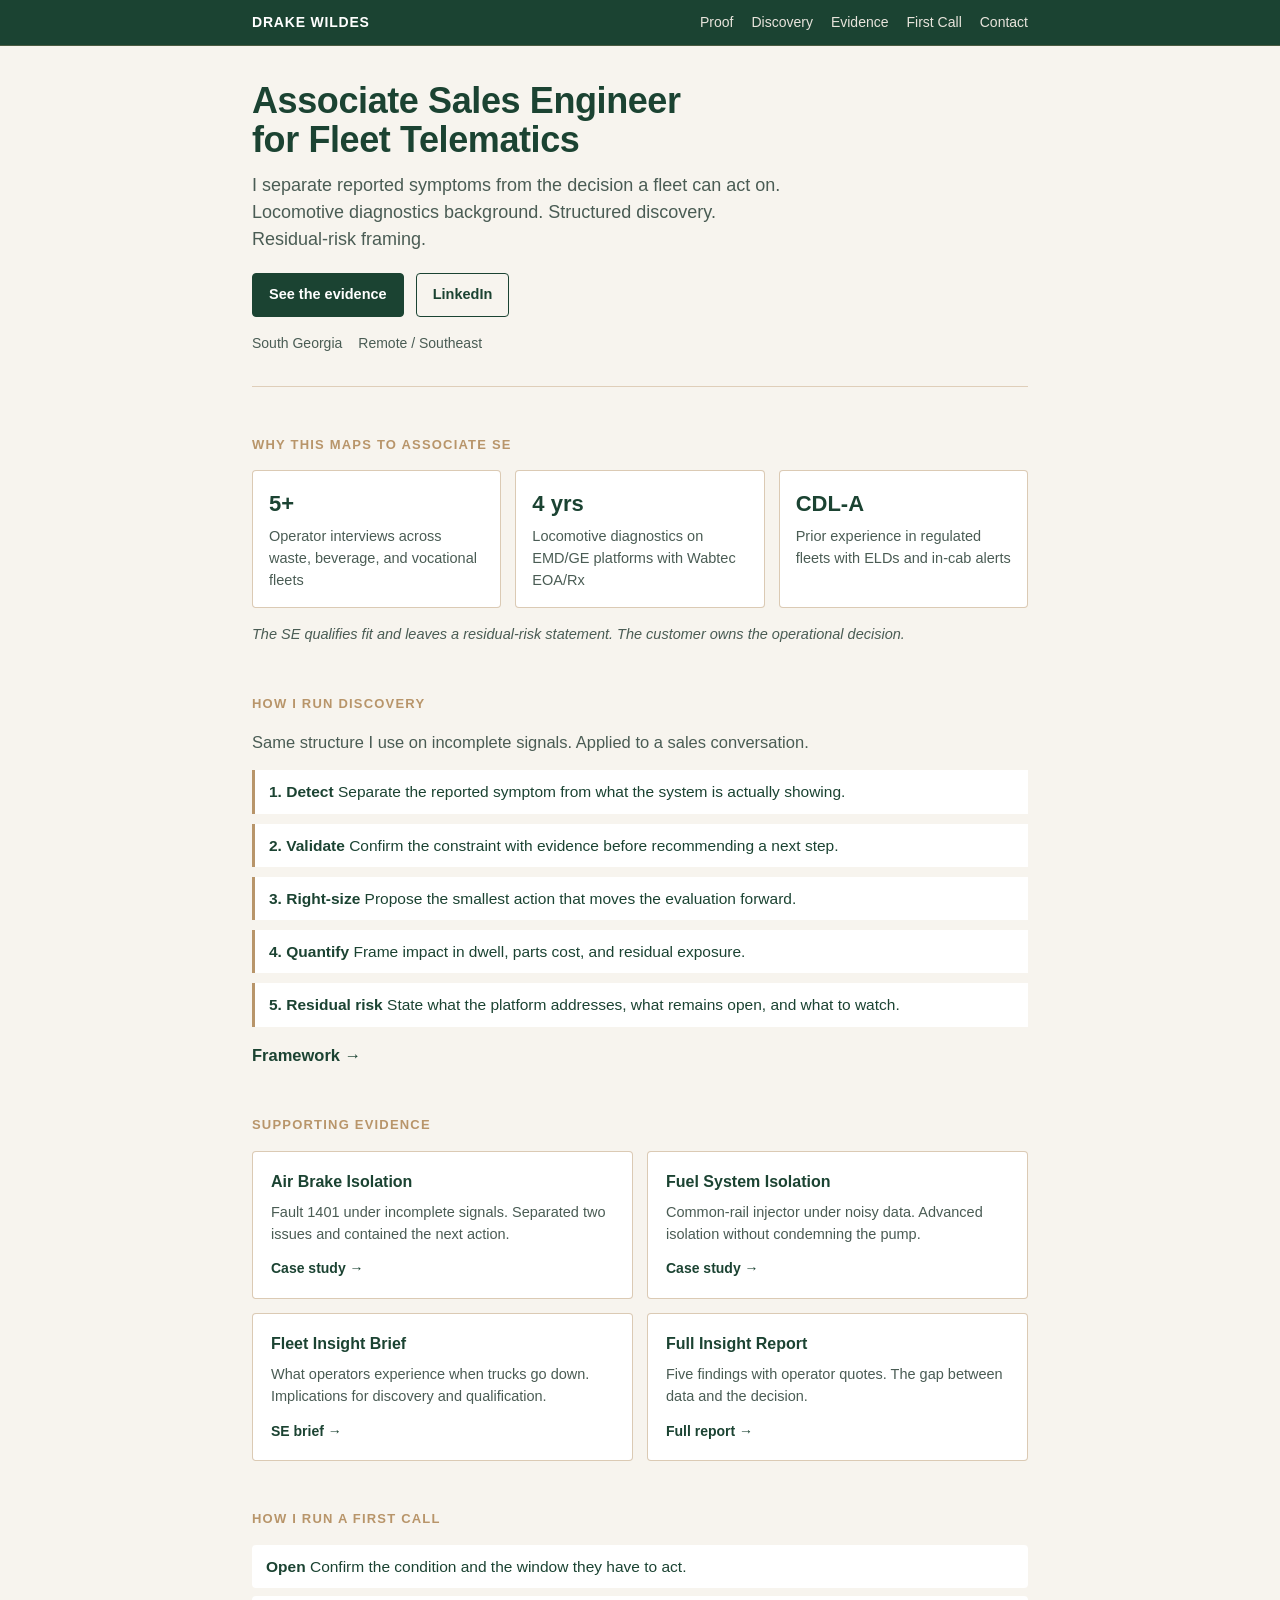
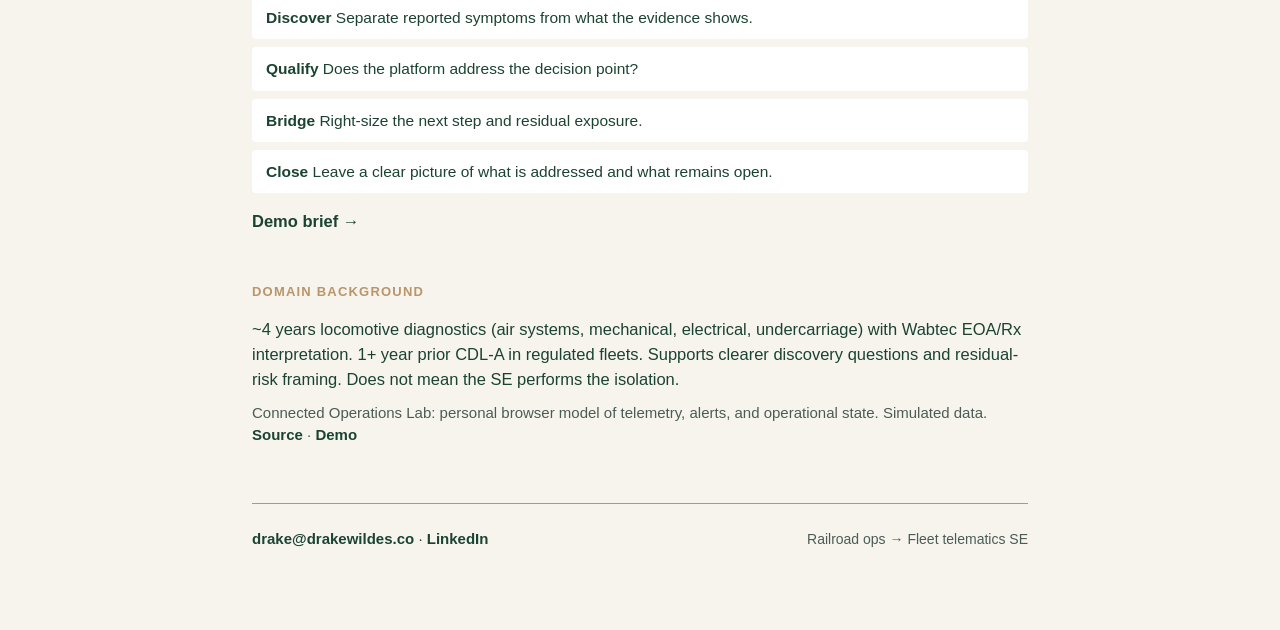
==== commit 304a8cf0: "Remove referral line, style all links, improve mobile hero and nav" ====
--- a/index.html
+++ b/index.html
@@ -27,13 +27,12 @@
       <p class="lead">I separate reported symptoms from the decision a fleet can act on. Locomotive diagnostics background. Structured discovery. Residual-risk framing.</p>
       <div class="hero-actions">
         <a href="#evidence" class="btn">See the evidence</a>
-        <a href="https://linkedin.com/in/drakewildes" class="btn secondary" target="_blank">LinkedIn</a>
+        <a href="https://linkedin.com/in/drakewildes" class="btn secondary" target="_blank" rel="noopener">LinkedIn</a>
       </div>
     </div>
     <div class="hero-meta">
-      <div>South Georgia</div>
-      <div>Remote / Southeast</div>
-      <div>Referred by Ian Valaik</div>
+      <span>South Georgia</span>
+      <span>Remote / Southeast</span>
     </div>
   </header>
 
@@ -66,7 +65,7 @@
       <div class="step"><strong>4. Quantify</strong> Frame impact in dwell, parts cost, and residual exposure.</div>
       <div class="step"><strong>5. Residual risk</strong> State what the platform addresses, what remains open, and what to watch.</div>
     </div>
-    <p><a href="Operational_Decision_Framework_Drake_Wildes.pdf">Framework →</a></p>
+    <p><a href="Operational_Decision_Framework_Drake_Wildes.pdf" class="text-link">Framework →</a></p>
   </section>
 
   <section id="evidence">
@@ -104,20 +103,20 @@
       <div><strong>Bridge</strong> Right-size the next step and residual exposure.</div>
       <div><strong>Close</strong> Leave a clear picture of what is addressed and what remains open.</div>
     </div>
-    <p><a href="Drake Wildes Fleet SE Demo.pdf">Demo brief →</a></p>
+    <p><a href="Drake Wildes Fleet SE Demo.pdf" class="text-link">Demo brief →</a></p>
   </section>
 
   <section>
     <h2>Domain background</h2>
     <p>~4 years locomotive diagnostics (air systems, mechanical, electrical, undercarriage) with Wabtec EOA/Rx interpretation. 1+ year prior CDL-A in regulated fleets. Supports clearer discovery questions and residual-risk framing. Does not mean the SE performs the isolation.</p>
-    <p class="lab">Connected Operations Lab: personal browser model of telemetry, alerts, and operational state. Simulated data. <a href="https://github.com/sjr9d2cxnp-beep/connected-ops-lab" target="_blank">Source</a> · <a href="lab.html">Demo</a></p>
+    <p class="lab">Connected Operations Lab: personal browser model of telemetry, alerts, and operational state. Simulated data. <a href="https://github.com/sjr9d2cxnp-beep/connected-ops-lab" class="text-link" target="_blank" rel="noopener">Source</a> · <a href="lab.html" class="text-link">Demo</a></p>
   </section>
 
   <footer id="contact">
     <div>
-      <a href="mailto:drake@drakewildes.co">drake@drakewildes.co</a>
+      <a href="mailto:drake@drakewildes.co" class="text-link">drake@drakewildes.co</a>
       <span>·</span>
-      <a href="https://linkedin.com/in/drakewildes" target="_blank">LinkedIn</a>
+      <a href="https://linkedin.com/in/drakewildes" class="text-link" target="_blank" rel="noopener">LinkedIn</a>
     </div>
     <div class="footer-note">Railroad ops → Fleet telematics SE</div>
   </footer>
--- a/styles.css
+++ b/styles.css
@@ -14,6 +14,11 @@
   line-height: 1.5;
   font-size: 16.5px;
 }
+a {
+  color: var(--green);
+  text-decoration: none;
+}
+a:hover { color: var(--gold); }
 nav {
   position: sticky;
   top: 0;
@@ -28,6 +33,8 @@
   display: flex;
   justify-content: space-between;
   align-items: center;
+  flex-wrap: wrap;
+  gap: 10px;
 }
 .logo {
   color: white;
@@ -36,7 +43,8 @@
   font-size: 14px;
   text-decoration: none;
 }
-.nav-links { display: flex; gap: 18px; }
+.logo:hover { color: var(--gold); }
+.nav-links { display: flex; gap: 18px; flex-wrap: wrap; }
 .nav-links a {
   color: #E8E4DC;
   text-decoration: none;
@@ -67,7 +75,12 @@
   max-width: 540px;
   margin-bottom: 20px;
 }
-.hero-actions { display: flex; gap: 12px; margin-bottom: 16px; }
+.hero-actions {
+  display: flex;
+  gap: 12px;
+  margin-bottom: 16px;
+  flex-wrap: wrap;
+}
 .btn {
   display: inline-block;
   background: var(--green);
@@ -77,18 +90,22 @@
   font-weight: 600;
   font-size: 14.5px;
   border-radius: 4px;
-}
+  border: 1px solid var(--green);
+}
+.btn:hover { background: #143528; color: white; }
 .btn.secondary {
   background: transparent;
   color: var(--green);
   border: 1px solid var(--green);
 }
+.btn.secondary:hover { background: rgba(27,67,50,0.06); color: var(--green); }
 .hero-meta {
   display: flex;
   gap: 16px;
   font-size: 14px;
   color: var(--muted);
   margin-top: 8px;
+  flex-wrap: wrap;
 }
 section { margin-bottom: 48px; }
 h2 {
@@ -132,6 +149,12 @@
   font-size: 15.5px;
 }
 .step strong { color: var(--green); }
+.text-link {
+  color: var(--green);
+  font-weight: 600;
+  text-decoration: none;
+}
+.text-link:hover { color: var(--gold); }
 .cards {
   display: grid;
   grid-template-columns: 1fr 1fr;
@@ -145,12 +168,16 @@
   text-decoration: none;
   color: inherit;
   border-radius: 4px;
-  transition: border-color 0.15s;
-}
-.card:hover { border-color: var(--green); }
-.card h3 { font-size: 16px; margin-bottom: 8px; }
+  transition: border-color 0.15s, transform 0.1s;
+}
+.card:hover {
+  border-color: var(--green);
+  transform: translateY(-1px);
+}
+.card h3 { font-size: 16px; margin-bottom: 8px; color: var(--text); }
 .card p { font-size: 14.5px; color: var(--muted); margin-bottom: 10px; }
 .card span { color: var(--green); font-weight: 600; font-size: 14px; }
+.card:hover span { color: var(--gold); }
 .call { display: grid; gap: 8px; margin-bottom: 16px; }
 .call div {
   background: white;
@@ -168,13 +195,21 @@
   justify-content: space-between;
   align-items: baseline;
   font-size: 15px;
+  flex-wrap: wrap;
+  gap: 8px;
 }
 footer a { color: var(--green); text-decoration: none; font-weight: 600; }
+footer a:hover { color: var(--gold); }
 .footer-note { color: var(--muted); font-size: 14px; }
 @media (max-width: 700px) {
-  h1 { font-size: 30px; }
+  h1 { font-size: 28px; }
+  .lead { font-size: 16.5px; }
   .proof-grid, .cards { grid-template-columns: 1fr; }
-  .nav-links { gap: 12px; font-size: 13px; }
-  .hero-meta { flex-direction: column; gap: 4px; }
-  footer { flex-direction: column; gap: 8px; }
-}
+  .nav-inner { padding: 10px 16px; }
+  .nav-links { gap: 14px; }
+  .nav-links a { font-size: 13.5px; }
+  .hero-actions { flex-direction: column; align-items: flex-start; }
+  .btn { width: 100%; text-align: center; max-width: 220px; }
+  .wrap { padding: 24px 16px 64px; }
+  footer { flex-direction: column; align-items: flex-start; }
+}
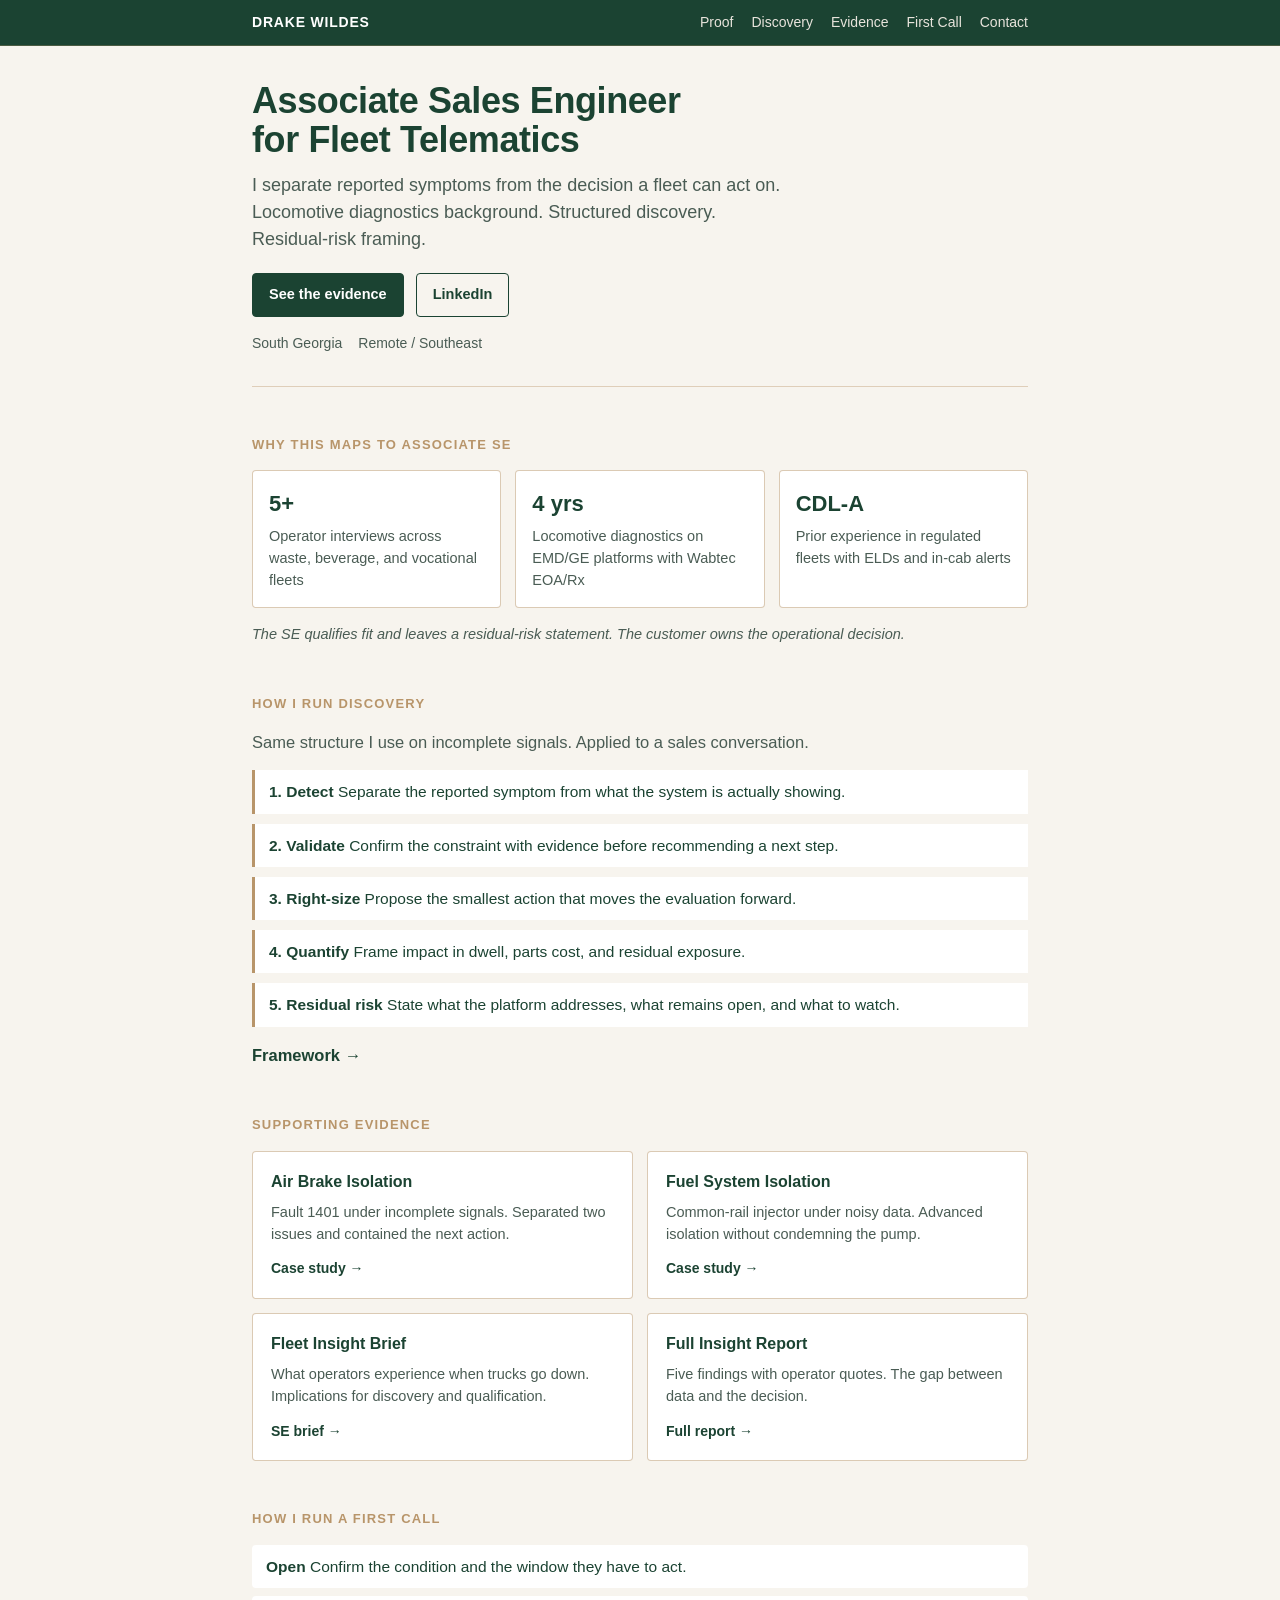
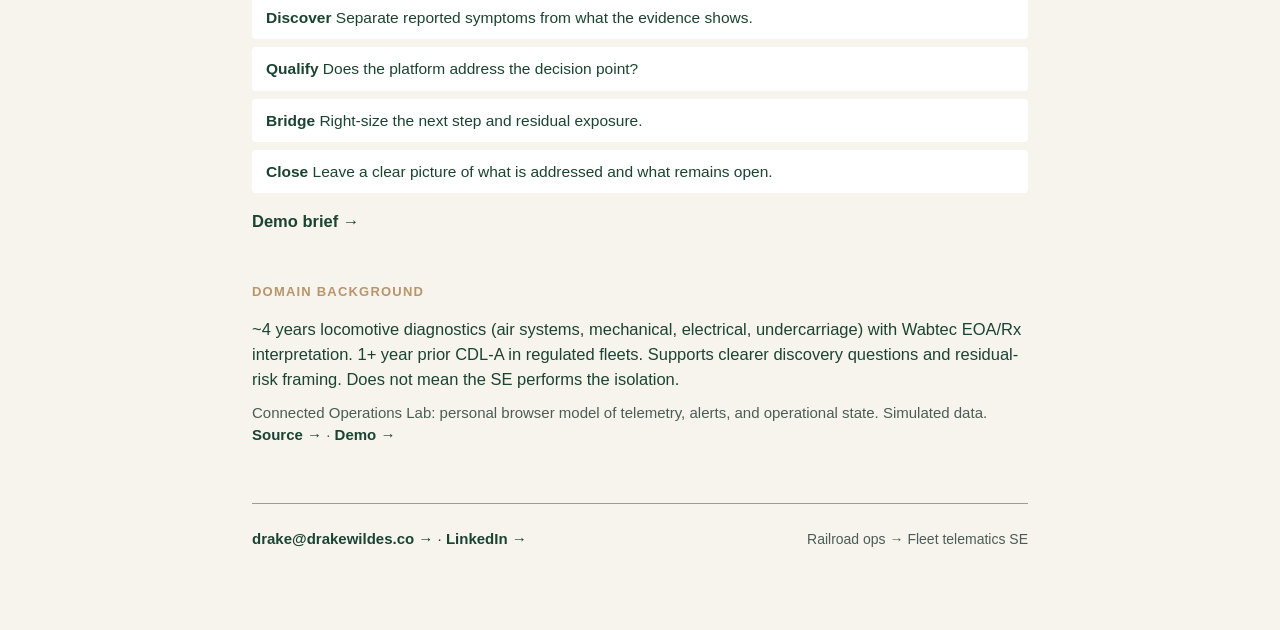
==== commit c7f6fc1d: "Force link styles: bold forest green with arrow, no default underline" ====
--- a/index.html
+++ b/index.html
@@ -65,7 +65,7 @@
       <div class="step"><strong>4. Quantify</strong> Frame impact in dwell, parts cost, and residual exposure.</div>
       <div class="step"><strong>5. Residual risk</strong> State what the platform addresses, what remains open, and what to watch.</div>
     </div>
-    <p><a href="Operational_Decision_Framework_Drake_Wildes.pdf" class="text-link">Framework →</a></p>
+    <p><a href="Operational_Decision_Framework_Drake_Wildes.pdf" class="text-link">Framework</a></p>
   </section>
 
   <section id="evidence">
@@ -74,22 +74,22 @@
       <a class="card" href="SE_Case_Study_Air_Brake_Isolation.pdf">
         <h3>Air Brake Isolation</h3>
         <p>Fault 1401 under incomplete signals. Separated two issues and contained the next action.</p>
-        <span>Case study →</span>
+        <span class="text-link">Case study</span>
       </a>
       <a class="card" href="SE_Case_Study_Fuel_System_Isolation.pdf">
         <h3>Fuel System Isolation</h3>
         <p>Common-rail injector under noisy data. Advanced isolation without condemning the pump.</p>
-        <span>Case study →</span>
+        <span class="text-link">Case study</span>
       </a>
       <a class="card" href="Fleet_Operations_Insight_Report_SE.pdf">
         <h3>Fleet Insight Brief</h3>
         <p>What operators experience when trucks go down. Implications for discovery and qualification.</p>
-        <span>SE brief →</span>
+        <span class="text-link">SE brief</span>
       </a>
       <a class="card" href="Fleet_Operations_Insight_Report_Full_SE.pdf">
         <h3>Full Insight Report</h3>
         <p>Five findings with operator quotes. The gap between data and the decision.</p>
-        <span>Full report →</span>
+        <span class="text-link">Full report</span>
       </a>
     </div>
   </section>
@@ -103,7 +103,7 @@
       <div><strong>Bridge</strong> Right-size the next step and residual exposure.</div>
       <div><strong>Close</strong> Leave a clear picture of what is addressed and what remains open.</div>
     </div>
-    <p><a href="Drake Wildes Fleet SE Demo.pdf" class="text-link">Demo brief →</a></p>
+    <p><a href="Drake Wildes Fleet SE Demo.pdf" class="text-link">Demo brief</a></p>
   </section>
 
   <section>
--- a/styles.css
+++ b/styles.css
@@ -14,11 +14,24 @@
   line-height: 1.5;
   font-size: 16.5px;
 }
-a {
-  color: var(--green);
-  text-decoration: none;
+/* Reset all links */
+a, a:link, a:visited {
+  color: var(--green);
+  text-decoration: none;
+  border-bottom: none;
 }
 a:hover { color: var(--gold); }
+/* Text links with arrow */
+.text-link, .text-link:link, .text-link:visited {
+  color: var(--green);
+  font-weight: 700;
+  text-decoration: none;
+}
+.text-link:hover { color: var(--gold); }
+.text-link::after {
+  content: " \2192";
+  font-weight: 700;
+}
 nav {
   position: sticky;
   top: 0;
@@ -36,7 +49,7 @@
   flex-wrap: wrap;
   gap: 10px;
 }
-.logo {
+.logo, .logo:link, .logo:visited {
   color: white;
   font-weight: 700;
   letter-spacing: 0.8px;
@@ -45,7 +58,7 @@
 }
 .logo:hover { color: var(--gold); }
 .nav-links { display: flex; gap: 18px; flex-wrap: wrap; }
-.nav-links a {
+.nav-links a, .nav-links a:link, .nav-links a:visited {
   color: #E8E4DC;
   text-decoration: none;
   font-size: 14px;
@@ -81,7 +94,7 @@
   margin-bottom: 16px;
   flex-wrap: wrap;
 }
-.btn {
+.btn, .btn:link, .btn:visited {
   display: inline-block;
   background: var(--green);
   color: white;
@@ -93,7 +106,7 @@
   border: 1px solid var(--green);
 }
 .btn:hover { background: #143528; color: white; }
-.btn.secondary {
+.btn.secondary, .btn.secondary:link, .btn.secondary:visited {
   background: transparent;
   color: var(--green);
   border: 1px solid var(--green);
@@ -149,18 +162,12 @@
   font-size: 15.5px;
 }
 .step strong { color: var(--green); }
-.text-link {
-  color: var(--green);
-  font-weight: 600;
-  text-decoration: none;
-}
-.text-link:hover { color: var(--gold); }
 .cards {
   display: grid;
   grid-template-columns: 1fr 1fr;
   gap: 14px;
 }
-.card {
+.card, .card:link, .card:visited {
   display: block;
   background: white;
   border: 1px solid rgba(184,149,106,0.5);
@@ -176,7 +183,7 @@
 }
 .card h3 { font-size: 16px; margin-bottom: 8px; color: var(--text); }
 .card p { font-size: 14.5px; color: var(--muted); margin-bottom: 10px; }
-.card span { color: var(--green); font-weight: 600; font-size: 14px; }
+.card span { color: var(--green); font-weight: 700; font-size: 14px; }
 .card:hover span { color: var(--gold); }
 .call { display: grid; gap: 8px; margin-bottom: 16px; }
 .call div {
@@ -198,7 +205,11 @@
   flex-wrap: wrap;
   gap: 8px;
 }
-footer a { color: var(--green); text-decoration: none; font-weight: 600; }
+footer a, footer a:link, footer a:visited {
+  color: var(--green);
+  text-decoration: none;
+  font-weight: 700;
+}
 footer a:hover { color: var(--gold); }
 .footer-note { color: var(--muted); font-size: 14px; }
 @media (max-width: 700px) {
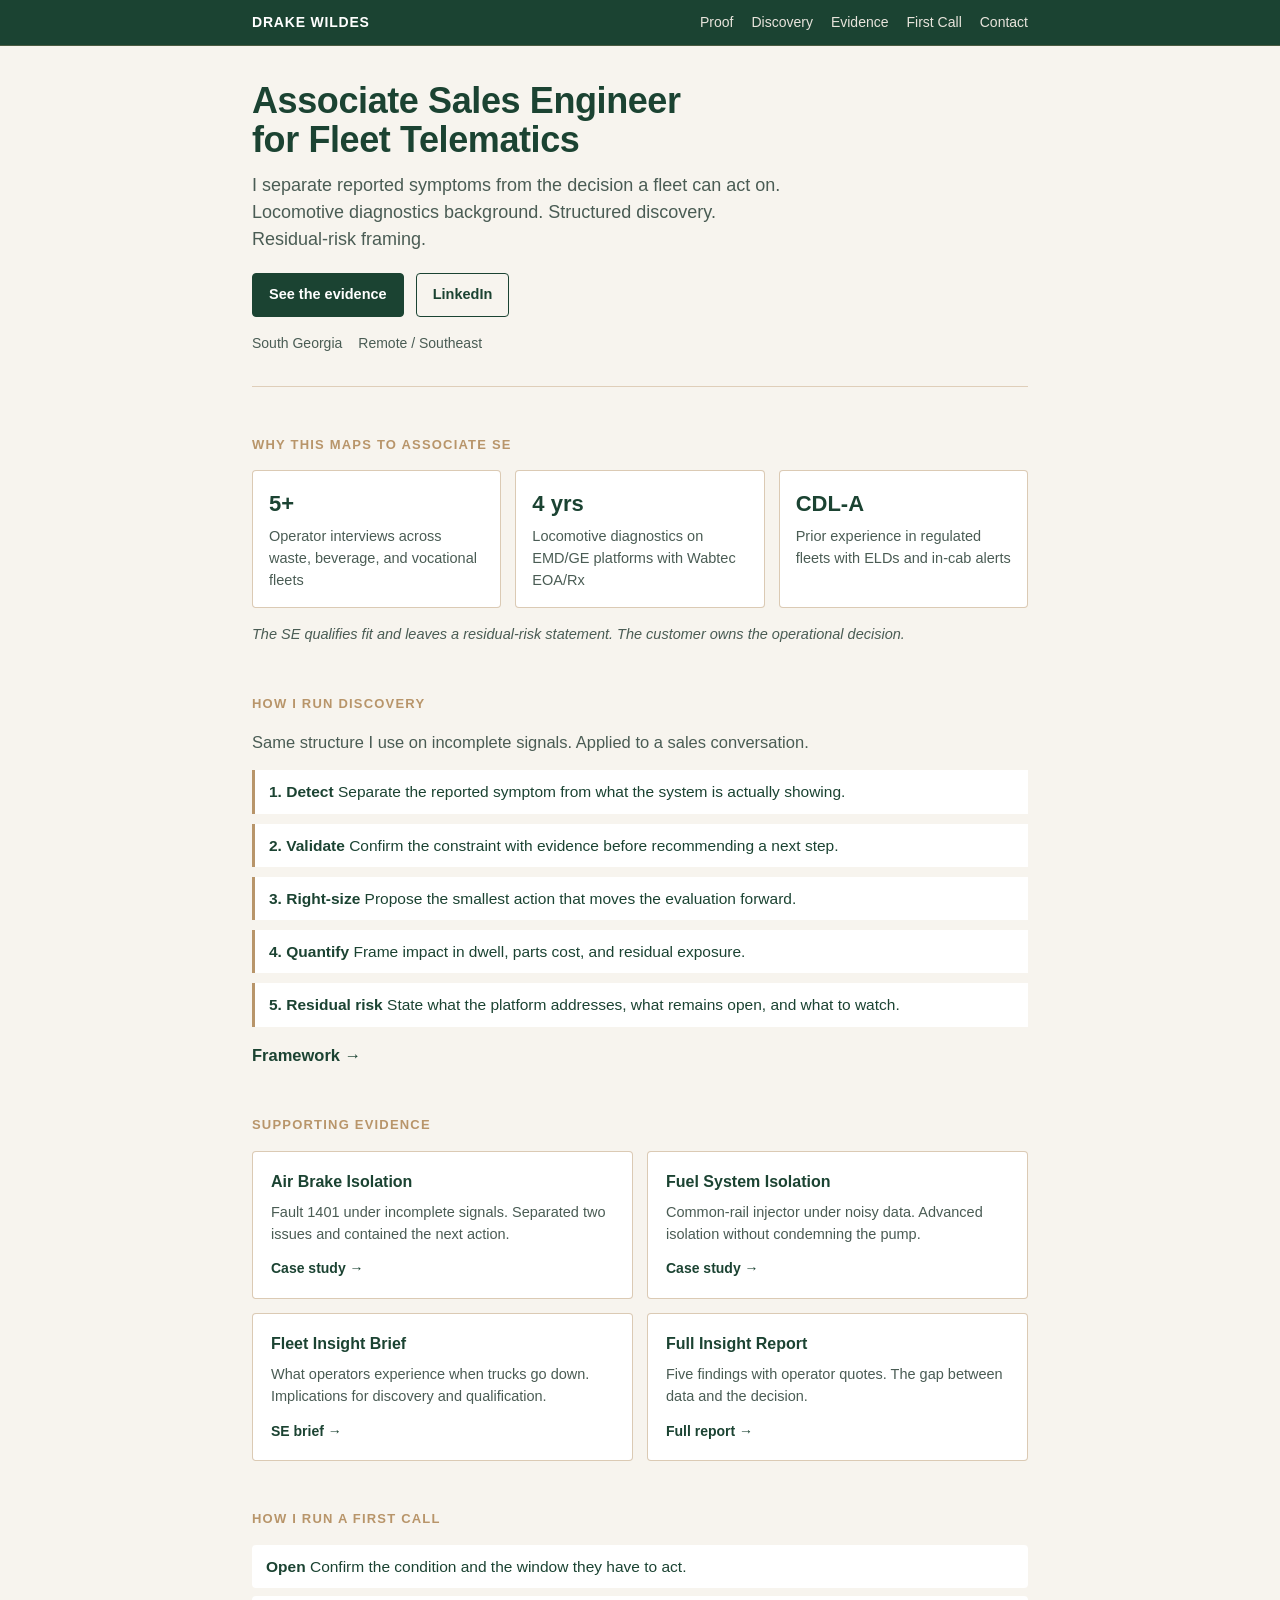
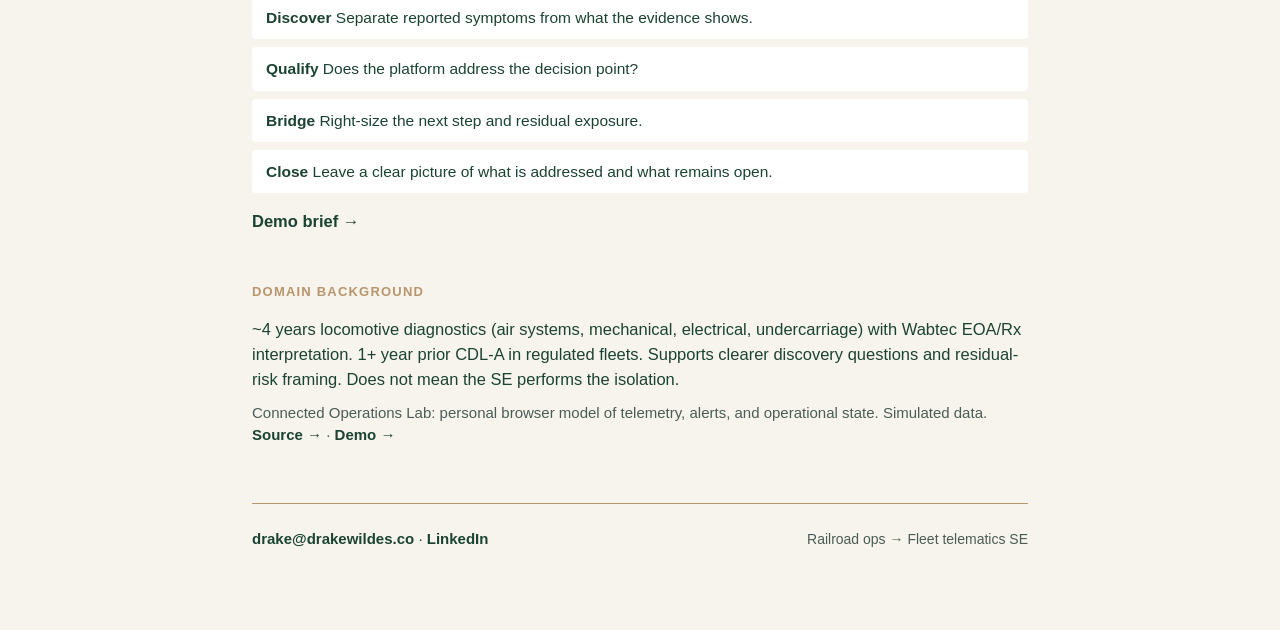
==== commit 4f84a1dc: "Remove duplicate arrows on Framework and Demo brief links" ====
--- a/index.html
+++ b/index.html
@@ -65,7 +65,7 @@
       <div class="step"><strong>4. Quantify</strong> Frame impact in dwell, parts cost, and residual exposure.</div>
       <div class="step"><strong>5. Residual risk</strong> State what the platform addresses, what remains open, and what to watch.</div>
     </div>
-    <p><a href="Operational_Decision_Framework_Drake_Wildes.pdf" class="text-link">Framework</a></p>
+    <p><a href="Operational_Decision_Framework_Drake_Wildes.pdf" class="text-link">Framework →</a></p>
   </section>
 
   <section id="evidence">
@@ -74,22 +74,22 @@
       <a class="card" href="SE_Case_Study_Air_Brake_Isolation.pdf">
         <h3>Air Brake Isolation</h3>
         <p>Fault 1401 under incomplete signals. Separated two issues and contained the next action.</p>
-        <span class="text-link">Case study</span>
+        <span>Case study →</span>
       </a>
       <a class="card" href="SE_Case_Study_Fuel_System_Isolation.pdf">
         <h3>Fuel System Isolation</h3>
         <p>Common-rail injector under noisy data. Advanced isolation without condemning the pump.</p>
-        <span class="text-link">Case study</span>
+        <span>Case study →</span>
       </a>
       <a class="card" href="Fleet_Operations_Insight_Report_SE.pdf">
         <h3>Fleet Insight Brief</h3>
         <p>What operators experience when trucks go down. Implications for discovery and qualification.</p>
-        <span class="text-link">SE brief</span>
+        <span>SE brief →</span>
       </a>
       <a class="card" href="Fleet_Operations_Insight_Report_Full_SE.pdf">
         <h3>Full Insight Report</h3>
         <p>Five findings with operator quotes. The gap between data and the decision.</p>
-        <span class="text-link">Full report</span>
+        <span>Full report →</span>
       </a>
     </div>
   </section>
@@ -103,13 +103,13 @@
       <div><strong>Bridge</strong> Right-size the next step and residual exposure.</div>
       <div><strong>Close</strong> Leave a clear picture of what is addressed and what remains open.</div>
     </div>
-    <p><a href="Drake Wildes Fleet SE Demo.pdf" class="text-link">Demo brief</a></p>
+    <p><a href="Drake Wildes Fleet SE Demo.pdf" class="text-link">Demo brief →</a></p>
   </section>
 
   <section>
     <h2>Domain background</h2>
     <p>~4 years locomotive diagnostics (air systems, mechanical, electrical, undercarriage) with Wabtec EOA/Rx interpretation. 1+ year prior CDL-A in regulated fleets. Supports clearer discovery questions and residual-risk framing. Does not mean the SE performs the isolation.</p>
-    <p class="lab">Connected Operations Lab: personal browser model of telemetry, alerts, and operational state. Simulated data. <a href="https://github.com/sjr9d2cxnp-beep/connected-ops-lab" class="text-link" target="_blank" rel="noopener">Source</a> · <a href="lab.html" class="text-link">Demo</a></p>
+    <p class="lab">Connected Operations Lab: personal browser model of telemetry, alerts, and operational state. Simulated data. <a href="https://github.com/sjr9d2cxnp-beep/connected-ops-lab" class="text-link" target="_blank" rel="noopener">Source →</a> · <a href="lab.html" class="text-link">Demo →</a></p>
   </section>
 
   <footer id="contact">
--- a/styles.css
+++ b/styles.css
@@ -14,24 +14,18 @@
   line-height: 1.5;
   font-size: 16.5px;
 }
-/* Reset all links */
 a, a:link, a:visited {
   color: var(--green);
   text-decoration: none;
   border-bottom: none;
 }
 a:hover { color: var(--gold); }
-/* Text links with arrow */
 .text-link, .text-link:link, .text-link:visited {
   color: var(--green);
   font-weight: 700;
   text-decoration: none;
 }
 .text-link:hover { color: var(--gold); }
-.text-link::after {
-  content: " \2192";
-  font-weight: 700;
-}
 nav {
   position: sticky;
   top: 0;
